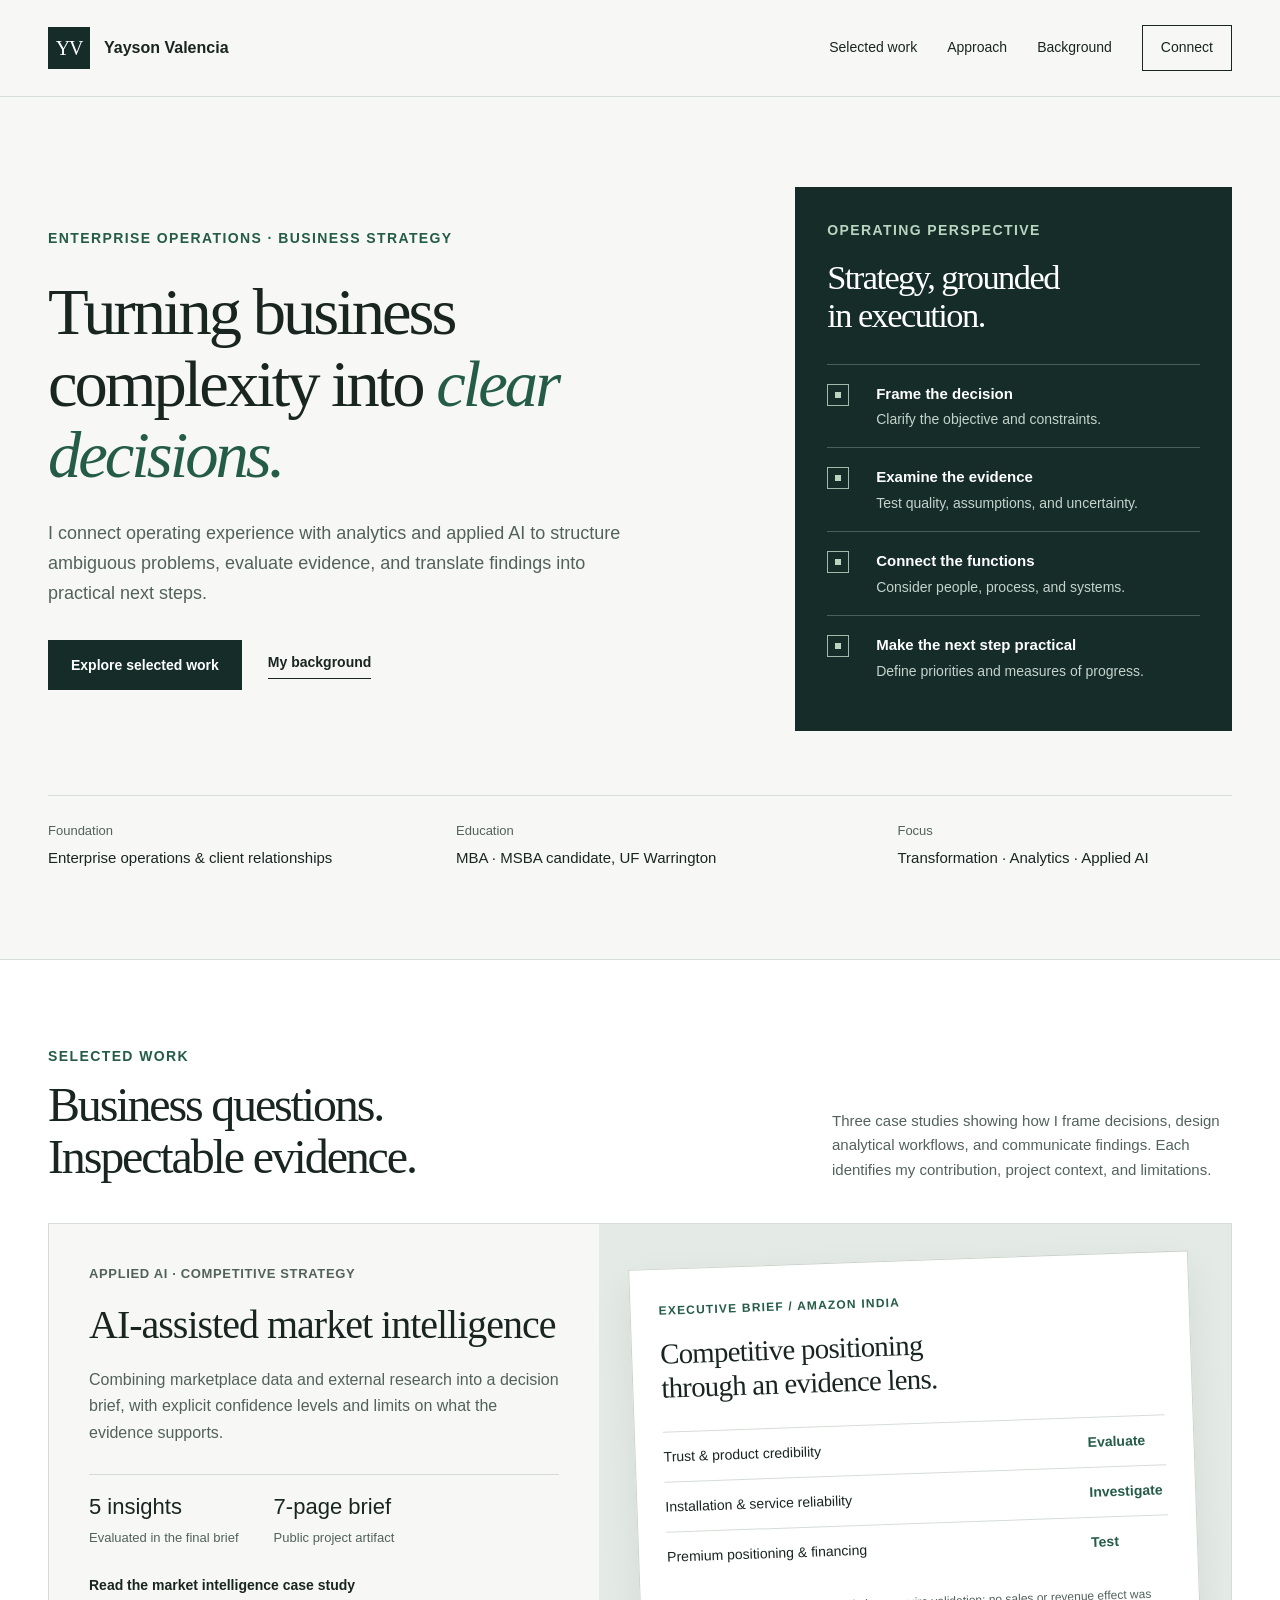
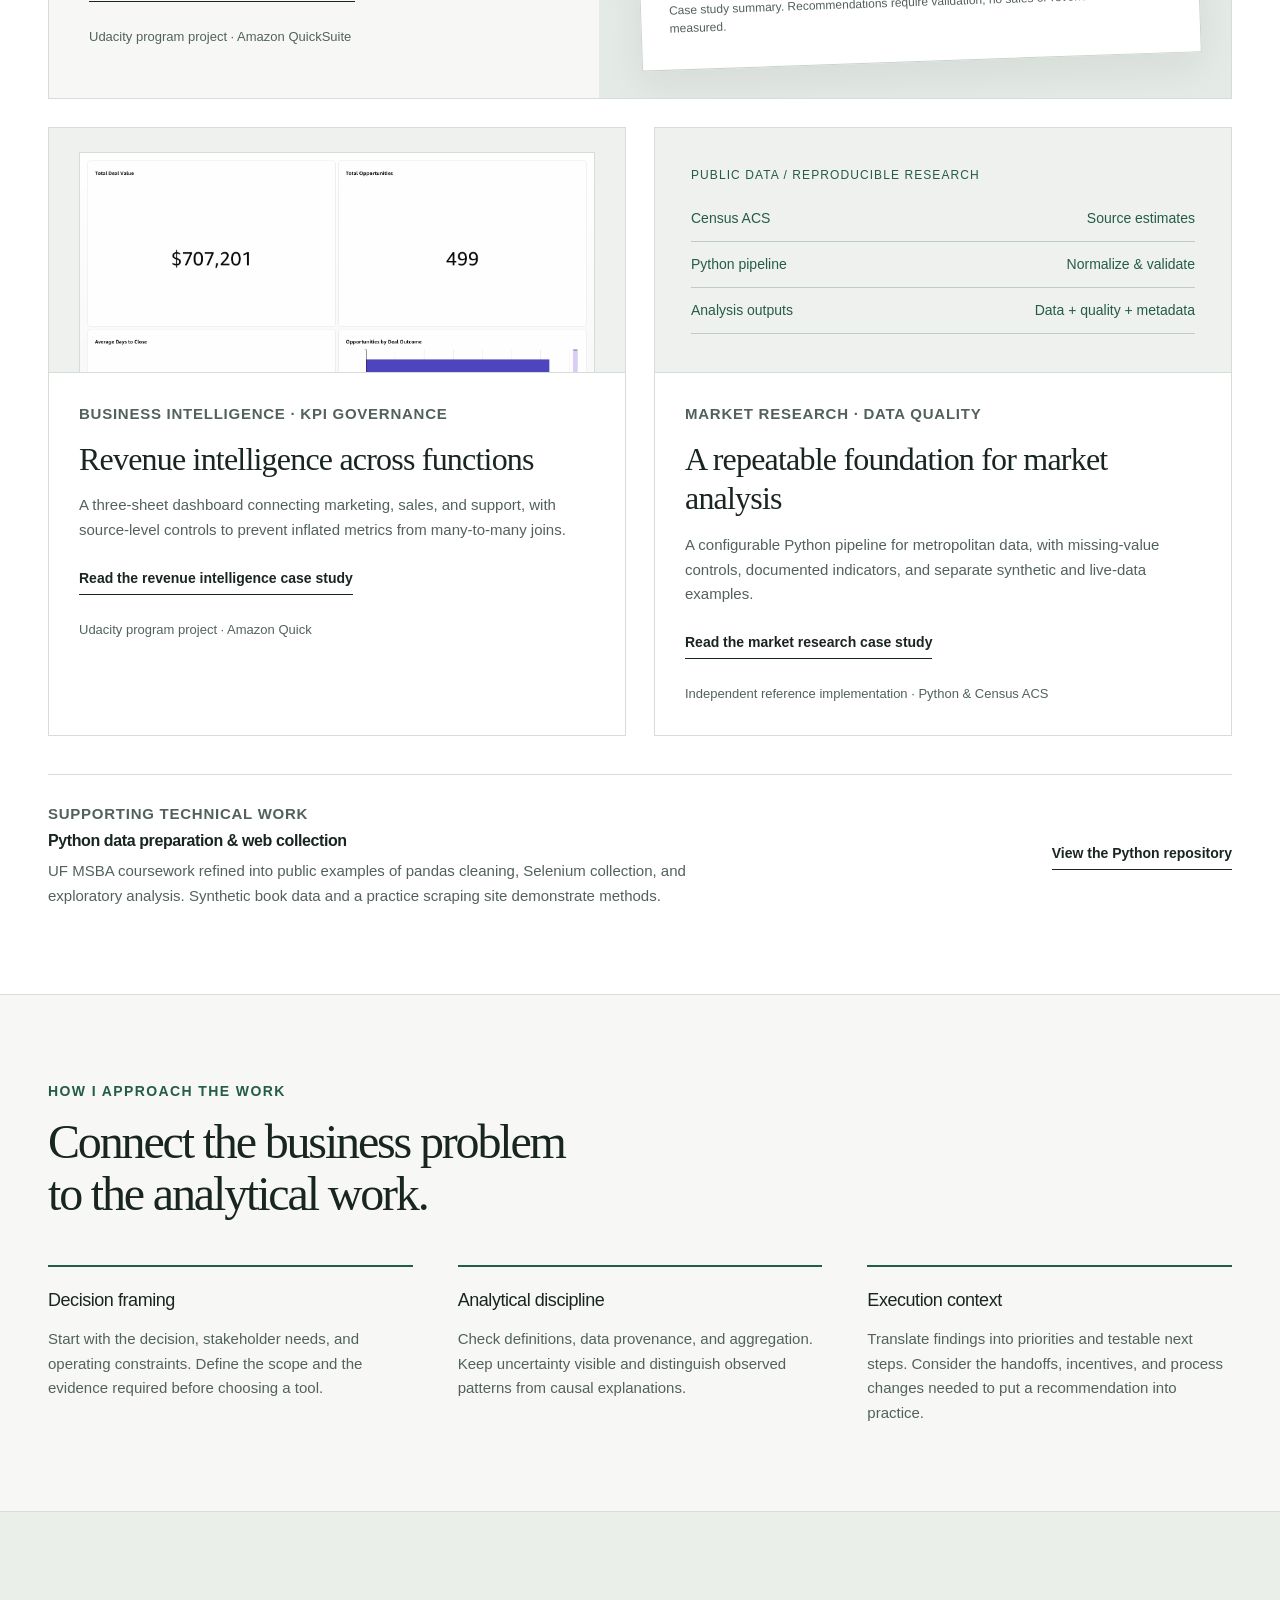
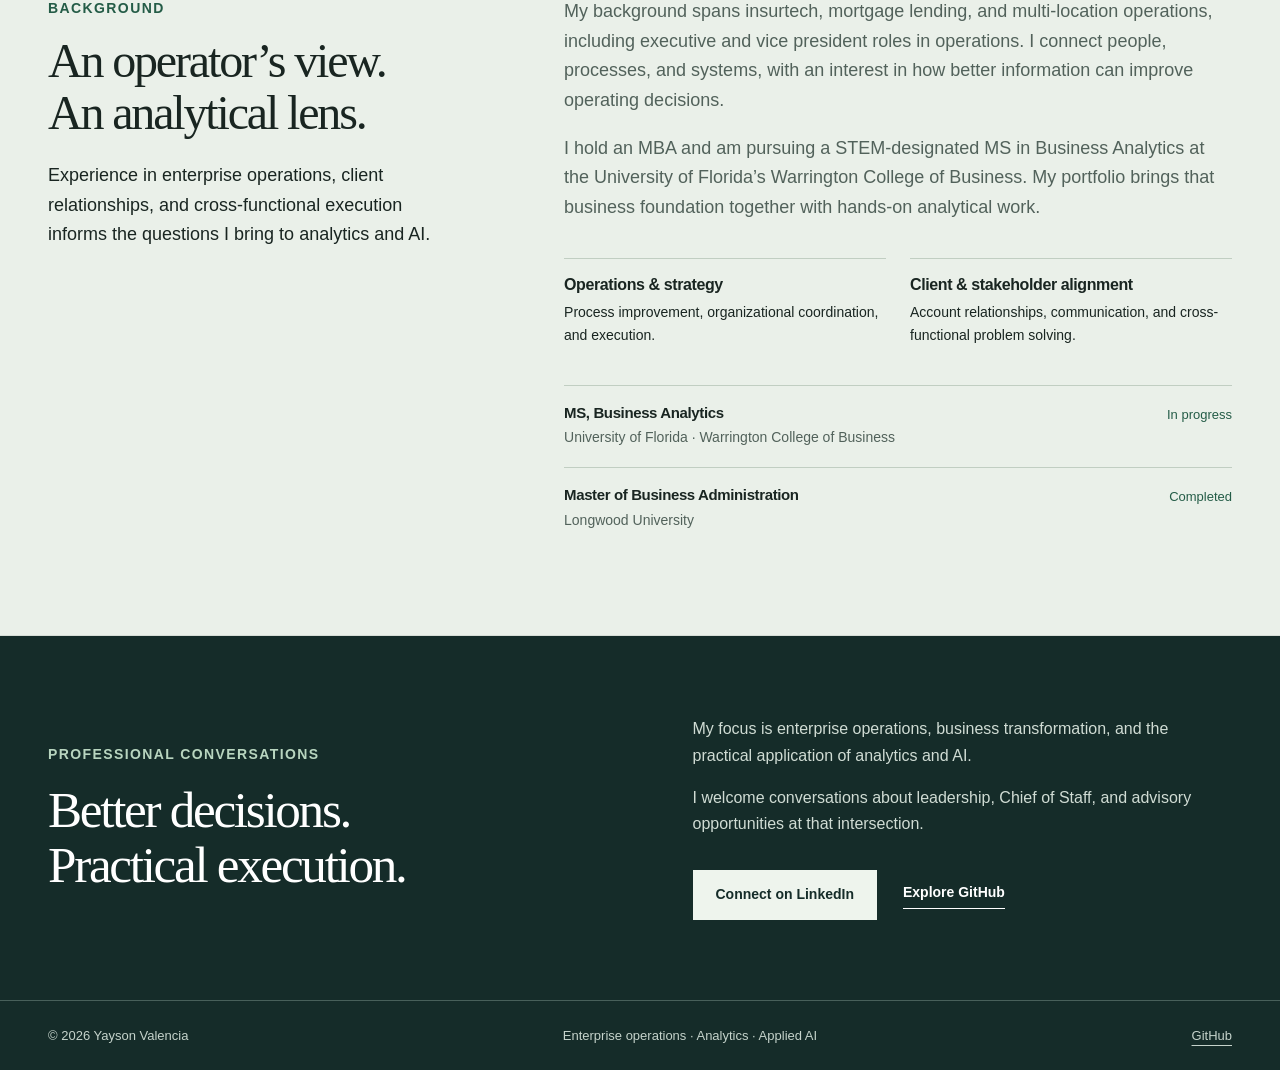
==== index.html @ d1318023 "Add professional portfolio site and case studies" ====
<!doctype html>
<html lang="en"><head><meta charset="utf-8"><meta name="viewport" content="width=device-width, initial-scale=1">
<title>Yayson Valencia | Enterprise Operations, Analytics &amp; Applied AI</title><meta name="description" content="Business operations and strategy experience, supported by practical analytics and applied AI. Selected case studies by Yayson Valencia, MBA and UF MSBA candidate.">
<meta name="theme-color" content="#152c29"><link rel="canonical" href="https://yaysonvalencia.github.io/">
<meta property="og:type" content="website"><meta property="og:title" content="Yayson Valencia | Enterprise Operations, Analytics &amp; Applied AI"><meta property="og:description" content="Business operations and strategy experience, supported by practical analytics and applied AI. Selected case studies by Yayson Valencia, MBA and UF MSBA candidate."><meta property="og:url" content="https://yaysonvalencia.github.io/">
<meta property="og:image" content="https://yaysonvalencia.github.io/assets/social-card.png"><meta name="twitter:card" content="summary_large_image">
<link rel="icon" type="image/svg+xml" href="assets/favicon.svg"><link rel="stylesheet" href="assets/styles.css"></head><body>
<a class="skip-link" href="#main">Skip to content</a><header class="site-header"><div class="container header-inner"><a class="brand" href="./" aria-label="Yayson Valencia home"><span class="brand-mark" aria-hidden="true">YV</span><span>Yayson Valencia</span></a><nav aria-label="Main navigation"><a href="./#work">Selected work</a><a href="./#approach">Approach</a><a href="./#background">Background</a><a class="nav-contact" href="./#contact">Connect</a></nav></div></header>
<main id="main"><section class="hero" aria-labelledby="hero-title"><div class="container"><div class="hero-grid"><div><p class="eyebrow">Enterprise operations · Business strategy</p><h1 id="hero-title">Turning business complexity into <em>clear decisions.</em></h1><p class="hero-copy">I connect operating experience with analytics and applied AI to structure ambiguous problems, evaluate evidence, and translate findings into practical next steps.</p><div class="button-row"><a class="button" href="#work">Explore selected work</a><a class="text-link" href="#background">My background</a></div></div>
<aside class="perspective" aria-labelledby="perspective-title"><p class="eyebrow">Operating perspective</p><h2 id="perspective-title">Strategy, grounded<br>in execution.</h2><dl><div><span class="step-mark" aria-hidden="true"></span><dt>Frame the decision</dt><dd>Clarify the objective and constraints.</dd></div><div><span class="step-mark" aria-hidden="true"></span><dt>Examine the evidence</dt><dd>Test quality, assumptions, and uncertainty.</dd></div><div><span class="step-mark" aria-hidden="true"></span><dt>Connect the functions</dt><dd>Consider people, process, and systems.</dd></div><div><span class="step-mark" aria-hidden="true"></span><dt>Make the next step practical</dt><dd>Define priorities and measures of progress.</dd></div></dl></aside></div>
<dl class="hero-meta"><div><dt>Foundation</dt><dd>Enterprise operations & client relationships</dd></div><div><dt>Education</dt><dd>MBA · MSBA candidate, UF Warrington</dd></div><div><dt>Focus</dt><dd>Transformation · Analytics · Applied AI</dd></div></dl></div></section>
<section class="section work-section" id="work" aria-labelledby="work-title"><div class="container"><div class="section-heading"><div><p class="eyebrow">Selected work</p><h2 id="work-title">Business questions.<br>Inspectable evidence.</h2></div><p>Three case studies showing how I frame decisions, design analytical workflows, and communicate findings. Each identifies my contribution, project context, and limitations.</p></div>
<article class="featured-case"><div class="case-intro"><p class="case-type">APPLIED AI · COMPETITIVE STRATEGY</p><h3>AI-assisted market intelligence</h3><p>Combining marketplace data and external research into a decision brief, with explicit confidence levels and limits on what the evidence supports.</p><div class="case-proof"><div><strong>5 insights</strong><span>Evaluated in the final brief</span></div><div><strong>7-page brief</strong><span>Public project artifact</span></div></div><a class="text-link" href="case-studies/market-intelligence.html">Read the market intelligence case study</a><p class="provenance-note">Udacity program project · Amazon QuickSuite</p></div>
<div class="featured-visual"><div class="document-preview" aria-label="Summary of the published market intelligence brief"><p class="doc-label">Executive brief / Amazon India</p><h4>Competitive positioning through an evidence lens.</h4><div class="doc-row"><span>Trust & product credibility</span><span>Evaluate</span></div><div class="doc-row"><span>Installation & service reliability</span><span>Investigate</span></div><div class="doc-row"><span>Premium positioning & financing</span><span>Test</span></div><p class="doc-note">Case study summary. Recommendations require validation; no sales or revenue effect was measured.</p></div></div></article>
<div class="case-grid"><article class="case-card"><div class="card-visual"><img src="assets/revenue-dashboard.png" alt="NovaTech Sales Pipeline dashboard with deal value, opportunity counts, sales-cycle duration, and regional charts" width="1545" height="1808" loading="lazy"></div><div class="card-body"><p class="case-type">BUSINESS INTELLIGENCE · KPI GOVERNANCE</p><h3>Revenue intelligence across functions</h3><p>A three-sheet dashboard connecting marketing, sales, and support, with source-level controls to prevent inflated metrics from many-to-many joins.</p><a class="text-link" href="case-studies/revenue-intelligence.html">Read the revenue intelligence case study</a><p class="provenance-note">Udacity program project · Amazon Quick</p></div></article>
<article class="case-card"><div class="card-visual pipeline-visual" aria-label="Research pipeline workflow summary"><p class="pipeline-label">Public data / Reproducible research</p><div class="pipeline-row"><strong>Census ACS</strong><span>Source estimates</span></div><div class="pipeline-row"><strong>Python pipeline</strong><span>Normalize & validate</span></div><div class="pipeline-row"><strong>Analysis outputs</strong><span>Data + quality + metadata</span></div></div><div class="card-body"><p class="case-type">MARKET RESEARCH · DATA QUALITY</p><h3>A repeatable foundation for market analysis</h3><p>A configurable Python pipeline for metropolitan data, with missing-value controls, documented indicators, and separate synthetic and live-data examples.</p><a class="text-link" href="case-studies/market-research.html">Read the market research case study</a><p class="provenance-note">Independent reference implementation · Python & Census ACS</p></div></article></div>
<div class="supporting-work"><div><p class="case-type">SUPPORTING TECHNICAL WORK</p><h3>Python data preparation & web collection</h3><p>UF MSBA coursework refined into public examples of pandas cleaning, Selenium collection, and exploratory analysis. Synthetic book data and a practice scraping site demonstrate methods.</p></div><a class="text-link" href="https://github.com/yaysonvalencia/python-web-scraping-and-data-analysis-portfolio">View the Python repository</a></div></div></section>
<section class="section" id="approach" aria-labelledby="approach-title"><div class="container"><div class="approach-heading"><p class="eyebrow">How I approach the work</p><h2 id="approach-title">Connect the business problem<br>to the analytical work.</h2></div><div class="approach-grid"><article><h3>Decision framing</h3><p>Start with the decision, stakeholder needs, and operating constraints. Define the scope and the evidence required before choosing a tool.</p></article><article><h3>Analytical discipline</h3><p>Check definitions, data provenance, and aggregation. Keep uncertainty visible and distinguish observed patterns from causal explanations.</p></article><article><h3>Execution context</h3><p>Translate findings into priorities and testable next steps. Consider the handoffs, incentives, and process changes needed to put a recommendation into practice.</p></article></div></div></section>
<section class="section background-section" id="background" aria-labelledby="background-title"><div class="container background-grid"><div><p class="eyebrow">Background</p><h2 id="background-title">An operator’s view.<br>An analytical lens.</h2><p class="background-copy">Experience in enterprise operations, client relationships, and cross-functional execution informs the questions I bring to analytics and AI.</p></div><div><div class="background-copy"><p>My background spans insurtech, mortgage lending, and multi-location operations, including executive and vice president roles in operations. I connect people, processes, and systems, with an interest in how better information can improve operating decisions.</p><p>I hold an MBA and am pursuing a STEM-designated MS in Business Analytics at the University of Florida’s Warrington College of Business. My portfolio brings that business foundation together with hands-on analytical work.</p></div><div class="experience-list"><div><h3>Operations & strategy</h3><p>Process improvement, organizational coordination, and execution.</p></div><div><h3>Client & stakeholder alignment</h3><p>Account relationships, communication, and cross-functional problem solving.</p></div></div><div class="education"><div><div><h3>MS, Business Analytics</h3><p>University of Florida · Warrington College of Business</p></div><span class="status">In progress</span></div><div><div><h3>Master of Business Administration</h3><p>Longwood University</p></div><span class="status">Completed</span></div></div></div></div></section>
<section class="contact-section" id="contact" aria-labelledby="contact-title"><div class="container contact-grid"><div><p class="eyebrow">Professional conversations</p><h2 id="contact-title">Better decisions.<br>Practical execution.</h2></div><div><p>My focus is enterprise operations, business transformation, and the practical application of analytics and AI.</p><p>I welcome conversations about leadership, Chief of Staff, and advisory opportunities at that intersection.</p><div class="button-row"><a class="button button-light" href="https://www.linkedin.com/in/yayson-valencia/">Connect on LinkedIn</a><a class="text-link light" href="https://github.com/yaysonvalencia">Explore GitHub</a></div></div></div></section></main><footer class="site-footer"><div class="container footer-inner"><p>© 2026 Yayson Valencia</p><p>Enterprise operations · Analytics · Applied AI</p><a href="https://github.com/yaysonvalencia">GitHub</a></div></footer></body></html>
---- assets/styles.css ----
:root{--ink:#192521;--muted:#52625b;--green:#245c47;--dark:#152c29;--mint:#dbe9df;--paper:#f7f8f5;--line:#d6ddd6;--white:#fff;--serif:Georgia,'Times New Roman',serif;--sans:Inter,'Helvetica Neue',Arial,sans-serif}
*{box-sizing:border-box}html{scroll-behavior:smooth;scroll-padding-top:110px}body{margin:0;background:var(--paper);color:var(--ink);font-family:var(--sans);font-size:1rem;line-height:1.65;-webkit-font-smoothing:antialiased}a{color:inherit;text-underline-offset:5px}a:hover{text-decoration-thickness:2px}a,button{-webkit-tap-highlight-color:transparent}a:focus-visible,button:focus-visible,summary:focus-visible{outline:3px solid #b65b25;outline-offset:5px}img{display:block;max-width:100%;height:auto}h1,h2,h3,h4,p,figure{margin:0}h1,h2,h3{font-weight:400}h1,h2{font-family:var(--serif);letter-spacing:-.045em;line-height:1.08}h3{line-height:1.24;letter-spacing:-.025em}p+p{margin-top:1em}.container{width:min(1200px,calc(100% - 96px));margin-inline:auto}.skip-link{position:fixed;top:-100px;left:20px;z-index:99;background:var(--white);padding:12px 20px}.skip-link:focus{top:16px}.site-header{background:rgba(247,248,245,.97);border-bottom:1px solid var(--line);position:sticky;top:0;z-index:10}.header-inner{min-height:96px;display:flex;align-items:center;justify-content:space-between;gap:28px}.brand{display:flex;align-items:center;gap:14px;font-size:1rem;font-weight:600;text-decoration:none;white-space:nowrap}.brand-mark{background:var(--dark);color:var(--white);width:42px;height:42px;display:grid;place-items:center;font-family:var(--serif);font-size:1.25rem;font-weight:400;letter-spacing:-.06em}nav{display:flex;align-items:center;gap:30px}nav a{font-size:.875rem;text-decoration:none;white-space:nowrap}nav a:hover{text-decoration:underline}nav .nav-contact{padding:10px 18px;border:1px solid var(--ink)}.eyebrow{font-size:.875rem;font-weight:600;letter-spacing:.1em;text-transform:uppercase;line-height:1.6;color:var(--green)}.hero{padding:90px 0 72px}.hero-grid{display:grid;grid-template-columns:1.5fr 1fr;gap:92px;align-items:center}.hero h1{font-size:clamp(3.4rem,5.2vw,5.4rem);margin-top:26px;max-width:800px}.hero h1 em{color:var(--green);font-weight:400}.hero-copy{font-size:1.125rem;color:var(--muted);max-width:585px;margin-top:28px}.button-row{display:flex;align-items:center;gap:26px;flex-wrap:wrap;margin-top:32px}.button{display:inline-flex;align-items:center;justify-content:center;min-height:50px;padding:12px 22px;background:var(--dark);color:var(--white);font-size:.875rem;font-weight:600;border:1px solid var(--dark);text-decoration:none;transition:background .2s}.button:hover{background:var(--green)}.text-link{font-size:.875rem;font-weight:600;text-decoration:none;border-bottom:1px solid currentColor;padding-bottom:4px}.perspective{background:var(--dark);padding:32px;color:var(--white);position:relative}.perspective .eyebrow{color:#b8d5bf}.perspective h2{font-size:2.15rem;margin:18px 0 30px}.perspective dl{margin:0}.perspective dl>div{display:grid;grid-template-columns:34px 1fr;column-gap:15px;border-top:1px solid #48605a;padding:17px 0}.perspective dt{grid-column:2;font-size:.9375rem;font-weight:600}.perspective dd{grid-column:2;margin:3px 0 0;color:#c5d3cb;font-size:.875rem;line-height:1.5}.perspective .step-mark{grid-row:span 2;width:22px;height:22px;border:1px solid #9fbbaa;margin-top:2px;position:relative}.perspective .step-mark:after{content:'';width:6px;height:6px;position:absolute;inset:7px;background:#b8d5bf}.hero-meta{margin-top:64px;display:grid;grid-template-columns:1.1fr 1.2fr 1fr;gap:40px;border-top:1px solid var(--line);padding-top:24px}.hero-meta dt{color:var(--muted);font-size:.8125rem;margin-bottom:5px}.hero-meta dd{margin:0;font-size:.9375rem}.section{padding:85px 0}.work-section{background:var(--white);border-block:1px solid var(--line)}.section-heading{display:flex;justify-content:space-between;align-items:end;gap:48px;margin-bottom:40px}.section-heading h2{font-size:3rem;margin-top:12px}.section-heading>p{max-width:400px;color:var(--muted);font-size:.9375rem}.featured-case{display:grid;grid-template-columns:1fr 1.15fr;background:var(--paper);border:1px solid var(--line)}.case-intro{padding:40px;display:flex;flex-direction:column;align-items:start}.case-type{font-size:.8125rem;color:var(--green);letter-spacing:.05em;font-weight:600;line-height:1.5}.case-intro h3{font-family:var(--serif);font-size:2.5rem;margin:17px 0}.case-intro>p{color:var(--muted)}.case-intro .text-link{margin-top:26px}.case-proof{margin-top:28px;border-top:1px solid var(--line);padding-top:18px;display:flex;gap:35px;width:100%}.case-proof strong{display:block;font-size:1.375rem;font-weight:500;line-height:1.3}.case-proof span{display:block;font-size:.8125rem;color:var(--muted);margin-top:5px}.featured-visual{padding:36px 36px 0;background:#e4eae5;display:flex;align-items:end;overflow:hidden;position:relative}.document-preview{width:100%;background:#fff;border:1px solid #ccd3cc;box-shadow:0 15px 40px #17302912;padding:32px 28px;align-self:center;margin-bottom:36px;transform:rotate(-2deg);transition:transform .25s}.document-preview:hover{transform:rotate(0)}.document-preview .doc-label{font-size:.75rem;letter-spacing:.1em;text-transform:uppercase;color:var(--green);font-weight:600}.document-preview h4{font-family:var(--serif);font-size:1.8rem;line-height:1.2;font-weight:400;letter-spacing:-.025em;max-width:300px;margin:15px 0 26px}.doc-row{display:grid;grid-template-columns:1fr 78px;gap:16px;padding:13px 0;border-top:1px solid var(--line);font-size:.875rem}.doc-row span:last-child{color:var(--green);font-weight:600}.document-preview .doc-note{font-size:.75rem;line-height:1.5;margin-top:20px;color:var(--muted)}.case-grid{display:grid;grid-template-columns:1fr 1fr;gap:28px;margin-top:28px}.case-card{border:1px solid var(--line);background:var(--white);display:flex;flex-direction:column}.card-visual{height:245px;overflow:hidden;background:#eef1ed;border-bottom:1px solid var(--line);padding:24px 30px 0}.card-visual img{width:100%;object-fit:cover;object-position:top;border:1px solid var(--line)}.card-body{padding:30px;display:flex;flex-direction:column;align-items:start;flex:1}.card-body h3{font-family:var(--serif);font-size:2rem;margin:14px 0}.card-body p{color:var(--muted);font-size:.9375rem}.card-body .text-link{margin-top:24px}.pipeline-visual{display:flex;flex-direction:column;justify-content:center;gap:0;padding:26px 36px;color:var(--green)}.pipeline-visual .pipeline-row{display:flex;align-items:center;justify-content:space-between;gap:20px;padding:11px 0;border-bottom:1px solid #becdc0;font-size:.875rem}.pipeline-visual strong{font-weight:500}.pipeline-visual .pipeline-label{font-size:.75rem;letter-spacing:.09em;text-transform:uppercase;margin-bottom:10px}.supporting-work{display:grid;grid-template-columns:1fr auto;align-items:center;gap:30px;border-top:1px solid var(--line);margin-top:38px;padding-top:28px}.supporting-work h3{font-size:1rem;font-weight:600;margin:6px 0 8px}.supporting-work p{font-size:.9375rem;color:var(--muted);max-width:690px}.approach-heading{max-width:670px}.approach-heading h2{font-size:3rem;margin:14px 0 24px}.approach-grid{display:grid;grid-template-columns:repeat(3,1fr);gap:45px;margin-top:45px}.approach-grid article{border-top:2px solid var(--green);padding-top:22px}.approach-grid h3{font-size:1.125rem;font-weight:500;margin-bottom:16px}.approach-grid p{color:var(--muted);font-size:.9375rem}.background-section{background:#eaf0e9;border-block:1px solid var(--line)}.background-grid{display:grid;grid-template-columns:.8fr 1.3fr;gap:105px}.background-grid h2{font-size:3rem;margin:16px 0 22px}.background-copy{font-size:1.125rem}.background-copy p{color:var(--muted)}.experience-list{display:grid;grid-template-columns:1fr 1fr;gap:24px;margin-top:35px}.experience-list>div{border-top:1px solid #c1cec2;padding-top:16px}.experience-list h3{font-size:1rem;font-weight:600;margin-bottom:6px}.experience-list p{font-size:.875rem}.education{margin-top:38px}.education>div{display:flex;justify-content:space-between;gap:32px;border-top:1px solid #c1cec2;padding:18px 0}.education h3{font-weight:600;font-size:.9375rem}.education p{margin:4px 0 0;color:var(--muted);font-size:.875rem}.education .status{font-size:.8125rem;color:var(--green);white-space:nowrap}.contact-section{background:var(--dark);color:var(--white);padding:80px 0}.contact-grid{display:grid;grid-template-columns:1fr 1fr;gap:105px;align-items:center}.contact-section .eyebrow{color:#b8d5bf}.contact-section h2{font-size:3.2rem;margin-top:16px}.contact-section p:not(.eyebrow){color:#d0dcd4;font-size:1rem}.button-light{background:#eef4ed;color:var(--dark);border-color:#eef4ed}.button-light:hover{background:#d4e4d5}.light{color:var(--white)}.site-footer{background:var(--dark);border-top:1px solid #48605a;color:#c5d3cb;padding:24px 0}.footer-inner{display:flex;justify-content:space-between;gap:25px;font-size:.8125rem}.footer-inner p+p{margin:0}.case-hero{padding:55px 0 60px}.breadcrumb{font-size:.875rem;display:inline-block;margin-bottom:38px;color:var(--muted)}.case-hero h1{font-size:clamp(3rem,5vw,4.8rem);max-width:900px;margin:20px 0 28px}.case-deck{font-size:1.25rem;color:var(--muted);max-width:780px}.case-metadata{display:grid;grid-template-columns:1fr 1.1fr 1.1fr;gap:35px;margin:40px 0 0;padding-top:24px;border-top:1px solid var(--line)}.case-metadata dt{font-size:.8125rem;color:var(--muted)}.case-metadata dd{margin:7px 0 0;font-size:.9375rem}.case-layout{display:grid;grid-template-columns:230px minmax(0,1fr);gap:80px;padding-top:55px;padding-bottom:80px;border-top:1px solid var(--line)}.case-sidebar{position:sticky;top:130px;align-self:start}.case-sidebar nav{display:flex;flex-direction:column;align-items:start;gap:12px}.case-sidebar .eyebrow{margin-bottom:18px;font-size:.8125rem}.case-article{min-width:0;max-width:800px}.case-article section+section{margin-top:55px}.case-article h2{font-size:2.2rem;margin-bottom:22px}.case-article h3{font-size:1.125rem;font-weight:600;margin:28px 0 14px}.case-article p{color:var(--muted)}.case-article ul,.case-article ol{padding-left:22px;color:var(--muted)}.case-article li+li{margin-top:12px}.callout{padding:25px 28px;background:#e7eee5;border-left:3px solid var(--green);margin-top:24px}.callout strong{display:block;margin-bottom:7px}.callout p{font-size:.9375rem}.data-table-wrap{overflow-x:auto;margin-top:24px}.data-table-wrap:focus-visible{outline:3px solid #b65b25}.case-article table{border-collapse:collapse;width:100%;font-size:.9375rem;min-width:400px}.case-article th,.case-article td{border-bottom:1px solid var(--line);padding:15px 16px;text-align:left;vertical-align:top}.case-article th{background:#e7eee5;font-weight:600}.case-article td{color:var(--muted)}.case-article caption{text-align:left;font-size:.8125rem;color:var(--muted);caption-side:bottom;padding-top:12px}.case-article figure{margin-top:28px;background:#fff;border:1px solid var(--line)}.case-article figure>a{display:block}.case-article figure img{width:100%;height:auto}.case-article figcaption{padding:16px 20px;font-size:.8125rem;line-height:1.6;color:var(--muted);border-top:1px solid var(--line)}.artifact-list{list-style:none;padding:0!important}.artifact-list li{border-top:1px solid var(--line);padding:18px 0;margin:0!important}.artifact-list a{font-weight:600}.artifact-list span{display:block;font-size:.875rem;margin-top:5px}.case-next{padding:35px 0 60px;border-top:1px solid var(--line);display:flex;justify-content:space-between;gap:30px}.case-next a{font-size:.9375rem}.provenance-note{font-size:.8125rem!important;margin-top:24px!important}.back-top{font-size:.875rem}.not-found{min-height:65vh;display:grid;align-content:center;gap:24px}.not-found h1{font-size:4rem}
@media(min-width:1450px){.hero{padding-top:110px;padding-bottom:90px}.hero-grid{gap:110px}.perspective{padding:38px}}
@media(max-width:1050px){.container{width:calc(100% - 64px)}.hero-grid{gap:40px;grid-template-columns:1.3fr 1fr}.hero h1{font-size:3.7rem}.perspective{padding:26px}.background-grid,.contact-grid{gap:50px}.case-layout{gap:40px;grid-template-columns:180px minmax(0,1fr)}nav{gap:20px}.case-intro{padding:30px}.featured-visual{padding:26px 26px 0}.document-preview{padding:25px;margin-bottom:26px}.doc-row{font-size:.8125rem}}
@media(max-width:760px){html{scroll-padding-top:140px}.container{width:calc(100% - 40px)}.header-inner{min-height:unset;padding:16px 0;gap:16px;flex-wrap:wrap}.brand-mark{width:35px;height:35px}.brand{font-size:.9375rem}nav{gap:20px;width:100%;justify-content:space-between}nav a{font-size:.8125rem}nav .nav-contact{padding:6px 12px}.hero{padding:48px 0 40px}.hero-grid{grid-template-columns:1fr;gap:42px}.hero h1{font-size:clamp(2.9rem,9.5vw,4rem);margin-top:20px;max-width:650px}.hero-copy{font-size:1rem;margin-top:24px}.hero .eyebrow{font-size:.75rem}.perspective h2{font-size:2rem;margin-bottom:20px}.perspective dl>div{padding:13px 0}.hero-meta{margin-top:32px;grid-template-columns:1fr;gap:18px;padding-top:22px}.hero-meta>div{display:grid;grid-template-columns:100px 1fr;gap:10px}.hero-meta dt{margin:0}.hero-meta dd{font-size:.875rem}.section{padding:55px 0}.section-heading{display:block;margin-bottom:28px}.section-heading h2,.approach-heading h2,.background-grid h2{font-size:2.5rem}.section-heading>p{margin-top:20px}.featured-case{grid-template-columns:1fr}.case-intro{padding:28px}.case-intro h3{font-size:2rem}.featured-visual{padding:30px}.document-preview{margin-bottom:0;max-width:450px;margin-inline:auto}.case-grid{grid-template-columns:1fr;gap:24px;margin-top:24px}.card-body{padding:26px}.card-visual{height:230px}.supporting-work{grid-template-columns:1fr;gap:20px}.supporting-work>a{justify-self:start}.approach-grid{grid-template-columns:1fr;gap:26px;margin-top:30px}.approach-grid article{padding-top:18px}.approach-grid h3{margin-bottom:10px}.background-grid{grid-template-columns:1fr;gap:30px}.background-copy{font-size:1rem}.experience-list{gap:20px}.education>div{gap:16px}.contact-section{padding:55px 0}.contact-grid{grid-template-columns:1fr;gap:30px}.contact-section h2{font-size:2.6rem}.footer-inner{flex-wrap:wrap;gap:12px}.footer-inner p:nth-child(2){width:100%;order:3}.case-hero{padding:32px 0 40px}.breadcrumb{margin-bottom:28px}.case-hero h1{font-size:2.9rem;overflow-wrap:break-word}.case-deck{font-size:1.125rem}.case-metadata{grid-template-columns:1fr;gap:18px;margin-top:30px}.case-metadata>div{display:grid;grid-template-columns:90px 1fr;gap:15px}.case-metadata dd{margin:0}.case-layout{grid-template-columns:1fr;gap:35px;padding-top:30px;padding-bottom:50px}.case-sidebar{position:static;border-bottom:1px solid var(--line);padding-bottom:22px}.case-sidebar nav{flex-direction:row;flex-wrap:wrap;justify-content:start;column-gap:24px;row-gap:10px}.case-sidebar .eyebrow{margin-bottom:12px}.case-article h2{font-size:2rem}.case-article section+section{margin-top:40px}.case-next{flex-wrap:wrap}.case-article th,.case-article td{padding:12px}.case-article table{font-size:.875rem}.callout{padding:22px}.button-row{gap:22px}.button{padding-inline:18px}}
@media(prefers-reduced-motion:reduce){html{scroll-behavior:auto}*{transition:none!important}}
@media print{.site-header,.case-sidebar,.contact-section,.site-footer,.button-row,.case-next{display:none}.container{width:100%}.case-layout{display:block}.case-article{max-width:none}body{background:#fff;font-size:11pt}.case-hero h1{font-size:32pt}.case-article section{break-inside:avoid}a{color:#000}h2{break-after:avoid}}
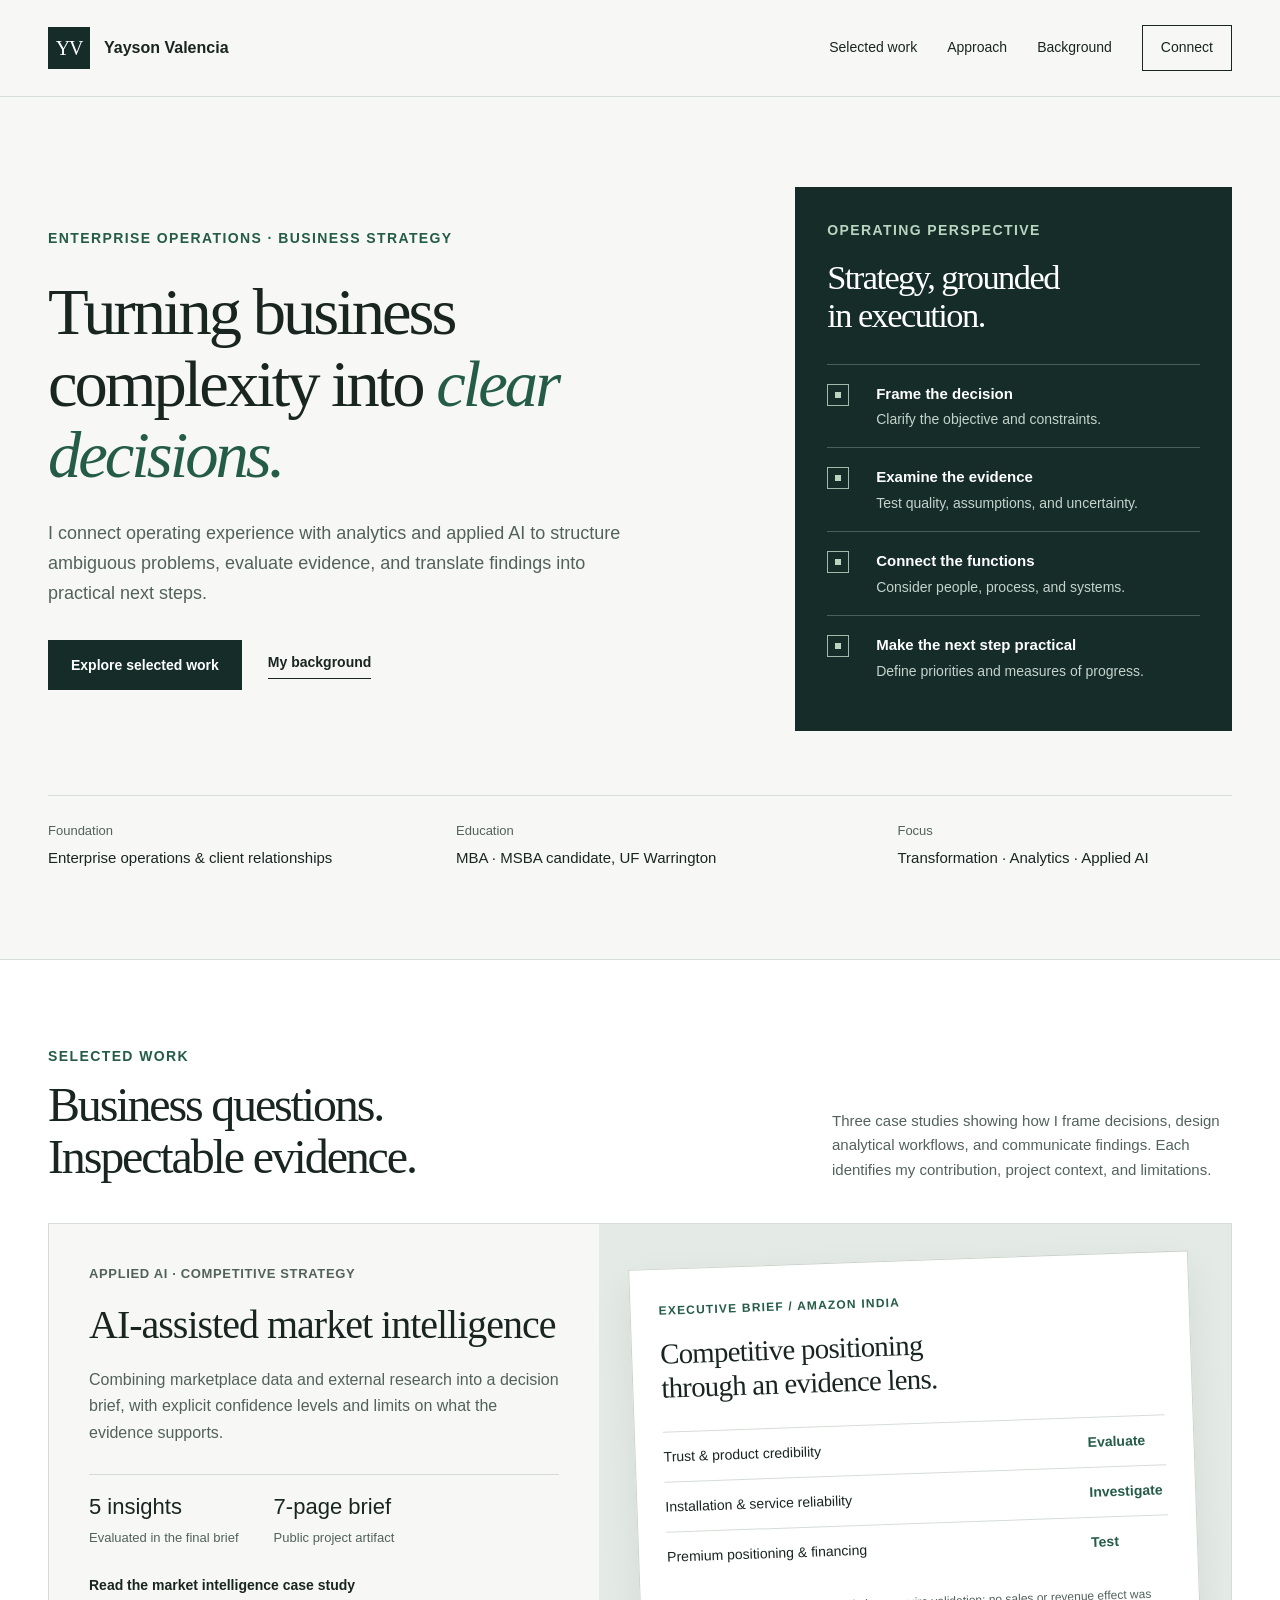
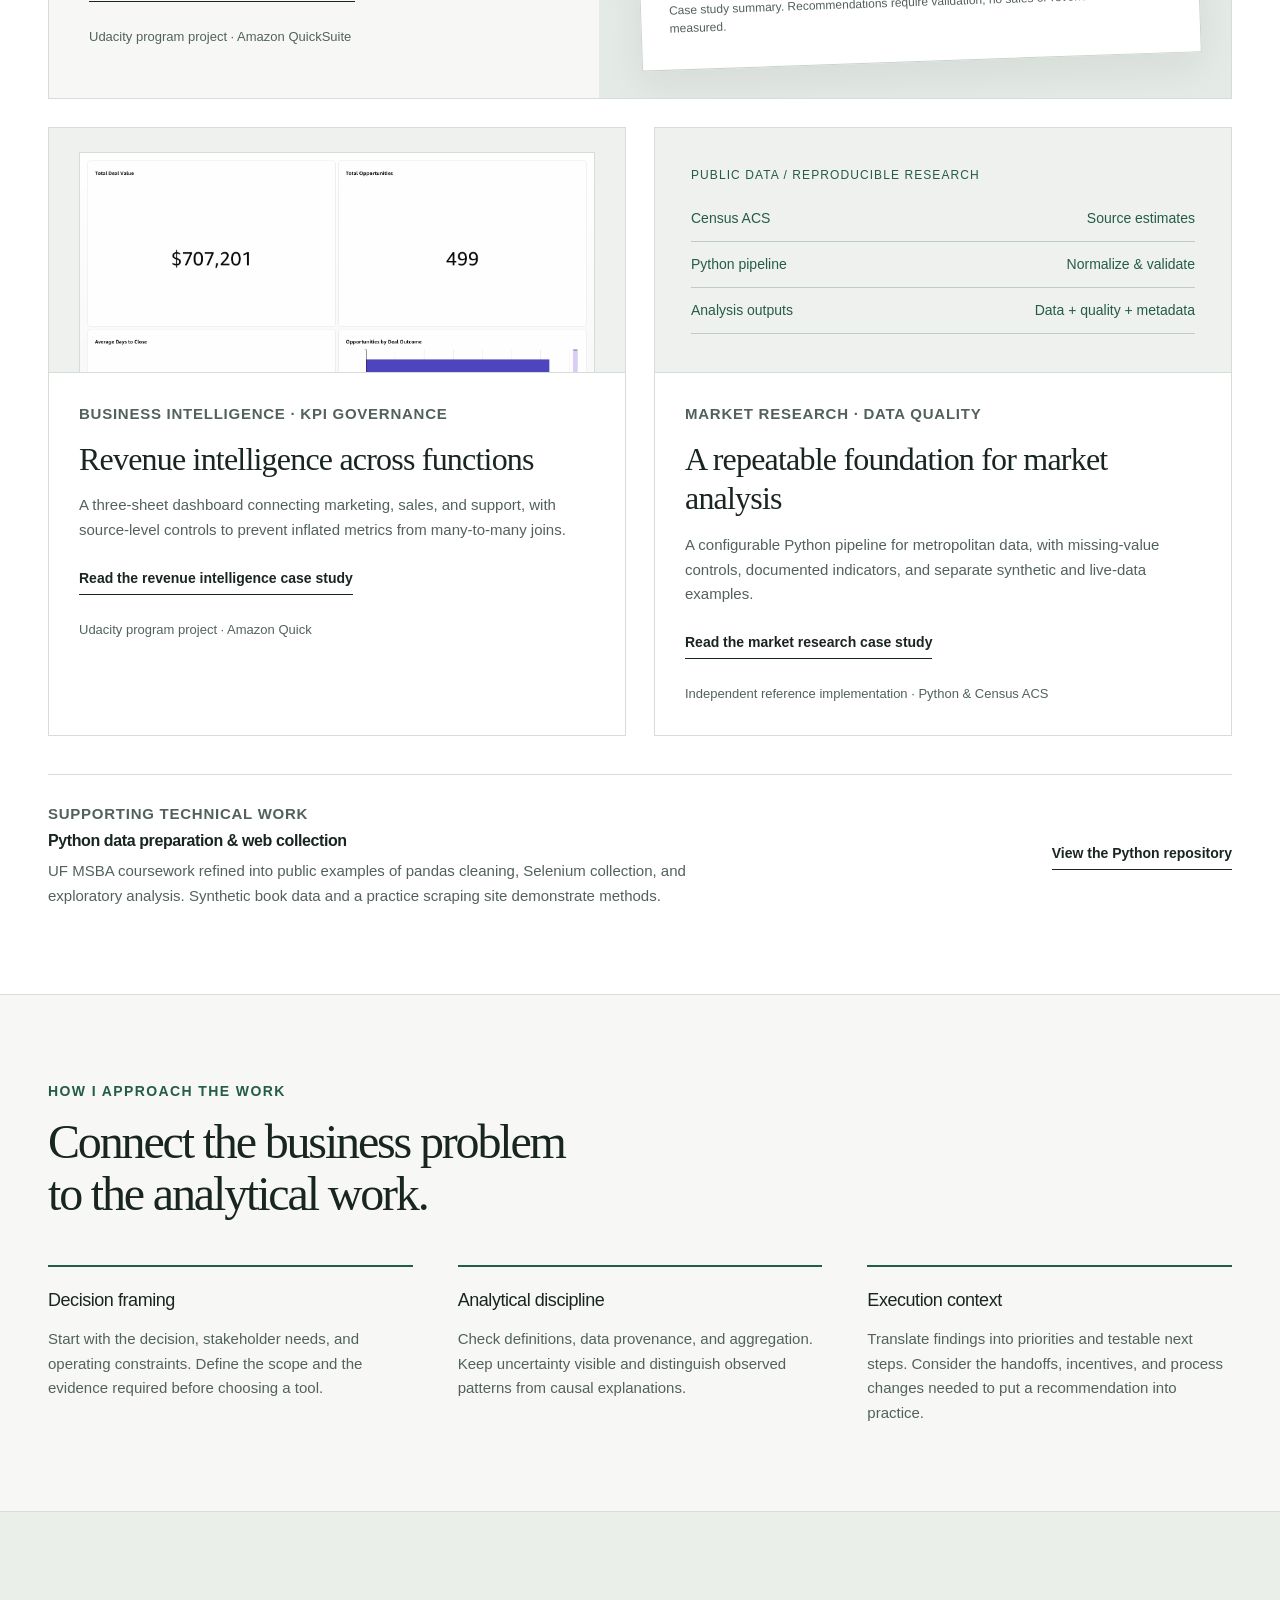
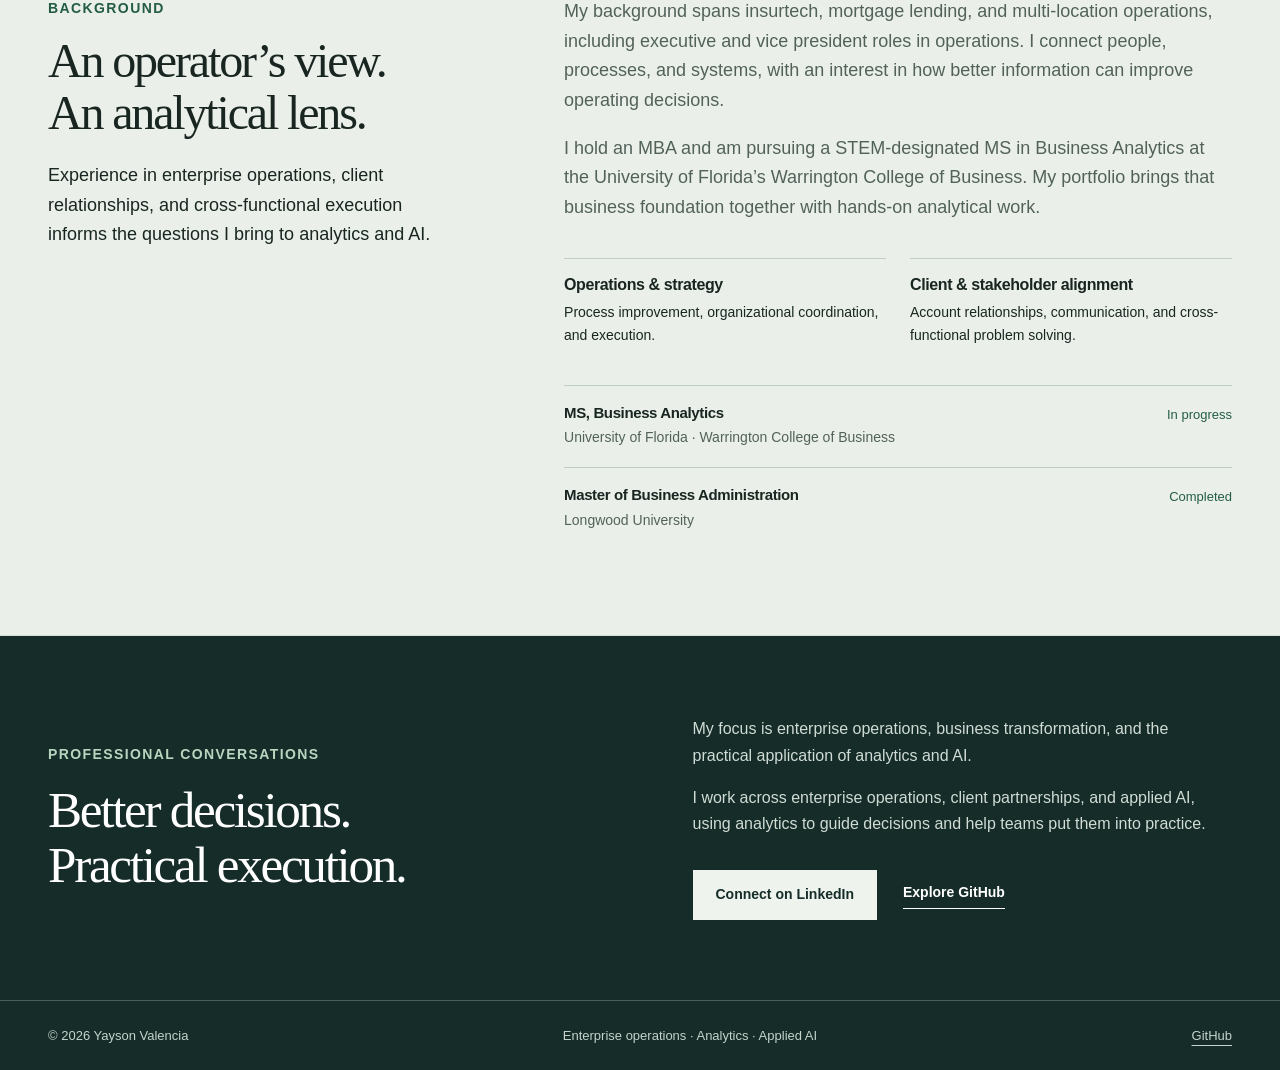
==== commit 94e3f1b5: "Update portfolio contact copy" ====
--- a/index.html
+++ b/index.html
@@ -17,4 +17,4 @@
 <div class="supporting-work"><div><p class="case-type">SUPPORTING TECHNICAL WORK</p><h3>Python data preparation & web collection</h3><p>UF MSBA coursework refined into public examples of pandas cleaning, Selenium collection, and exploratory analysis. Synthetic book data and a practice scraping site demonstrate methods.</p></div><a class="text-link" href="https://github.com/yaysonvalencia/python-web-scraping-and-data-analysis-portfolio">View the Python repository</a></div></div></section>
 <section class="section" id="approach" aria-labelledby="approach-title"><div class="container"><div class="approach-heading"><p class="eyebrow">How I approach the work</p><h2 id="approach-title">Connect the business problem<br>to the analytical work.</h2></div><div class="approach-grid"><article><h3>Decision framing</h3><p>Start with the decision, stakeholder needs, and operating constraints. Define the scope and the evidence required before choosing a tool.</p></article><article><h3>Analytical discipline</h3><p>Check definitions, data provenance, and aggregation. Keep uncertainty visible and distinguish observed patterns from causal explanations.</p></article><article><h3>Execution context</h3><p>Translate findings into priorities and testable next steps. Consider the handoffs, incentives, and process changes needed to put a recommendation into practice.</p></article></div></div></section>
 <section class="section background-section" id="background" aria-labelledby="background-title"><div class="container background-grid"><div><p class="eyebrow">Background</p><h2 id="background-title">An operator’s view.<br>An analytical lens.</h2><p class="background-copy">Experience in enterprise operations, client relationships, and cross-functional execution informs the questions I bring to analytics and AI.</p></div><div><div class="background-copy"><p>My background spans insurtech, mortgage lending, and multi-location operations, including executive and vice president roles in operations. I connect people, processes, and systems, with an interest in how better information can improve operating decisions.</p><p>I hold an MBA and am pursuing a STEM-designated MS in Business Analytics at the University of Florida’s Warrington College of Business. My portfolio brings that business foundation together with hands-on analytical work.</p></div><div class="experience-list"><div><h3>Operations & strategy</h3><p>Process improvement, organizational coordination, and execution.</p></div><div><h3>Client & stakeholder alignment</h3><p>Account relationships, communication, and cross-functional problem solving.</p></div></div><div class="education"><div><div><h3>MS, Business Analytics</h3><p>University of Florida · Warrington College of Business</p></div><span class="status">In progress</span></div><div><div><h3>Master of Business Administration</h3><p>Longwood University</p></div><span class="status">Completed</span></div></div></div></div></section>
-<section class="contact-section" id="contact" aria-labelledby="contact-title"><div class="container contact-grid"><div><p class="eyebrow">Professional conversations</p><h2 id="contact-title">Better decisions.<br>Practical execution.</h2></div><div><p>My focus is enterprise operations, business transformation, and the practical application of analytics and AI.</p><p>I welcome conversations about leadership, Chief of Staff, and advisory opportunities at that intersection.</p><div class="button-row"><a class="button button-light" href="https://www.linkedin.com/in/yayson-valencia/">Connect on LinkedIn</a><a class="text-link light" href="https://github.com/yaysonvalencia">Explore GitHub</a></div></div></div></section></main><footer class="site-footer"><div class="container footer-inner"><p>© 2026 Yayson Valencia</p><p>Enterprise operations · Analytics · Applied AI</p><a href="https://github.com/yaysonvalencia">GitHub</a></div></footer></body></html>
+<section class="contact-section" id="contact" aria-labelledby="contact-title"><div class="container contact-grid"><div><p class="eyebrow">Professional conversations</p><h2 id="contact-title">Better decisions.<br>Practical execution.</h2></div><div><p>My focus is enterprise operations, business transformation, and the practical application of analytics and AI.</p><p>I work across enterprise operations, client partnerships, and applied AI, using analytics to guide decisions and help teams put them into practice.</p><div class="button-row"><a class="button button-light" href="https://www.linkedin.com/in/yayson-valencia/">Connect on LinkedIn</a><a class="text-link light" href="https://github.com/yaysonvalencia">Explore GitHub</a></div></div></div></section></main><footer class="site-footer"><div class="container footer-inner"><p>© 2026 Yayson Valencia</p><p>Enterprise operations · Analytics · Applied AI</p><a href="https://github.com/yaysonvalencia">GitHub</a></div></footer></body></html>
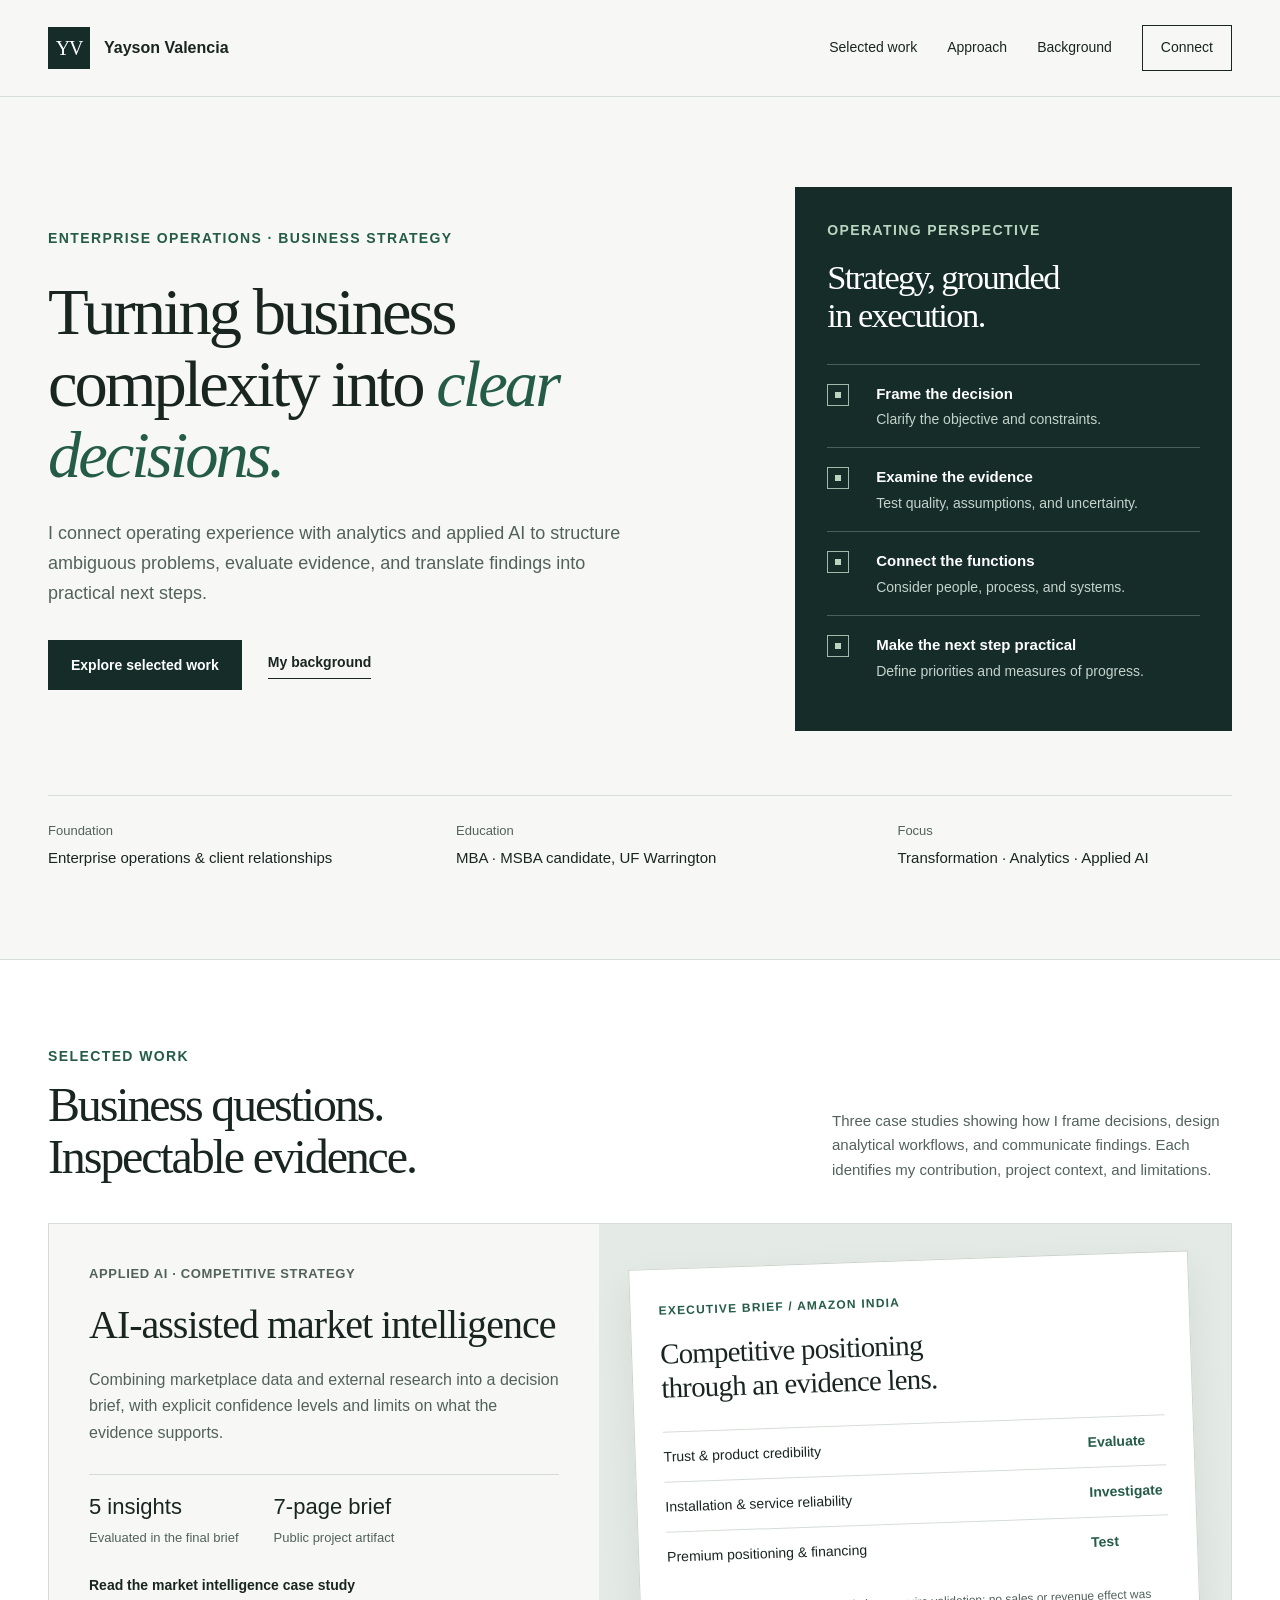
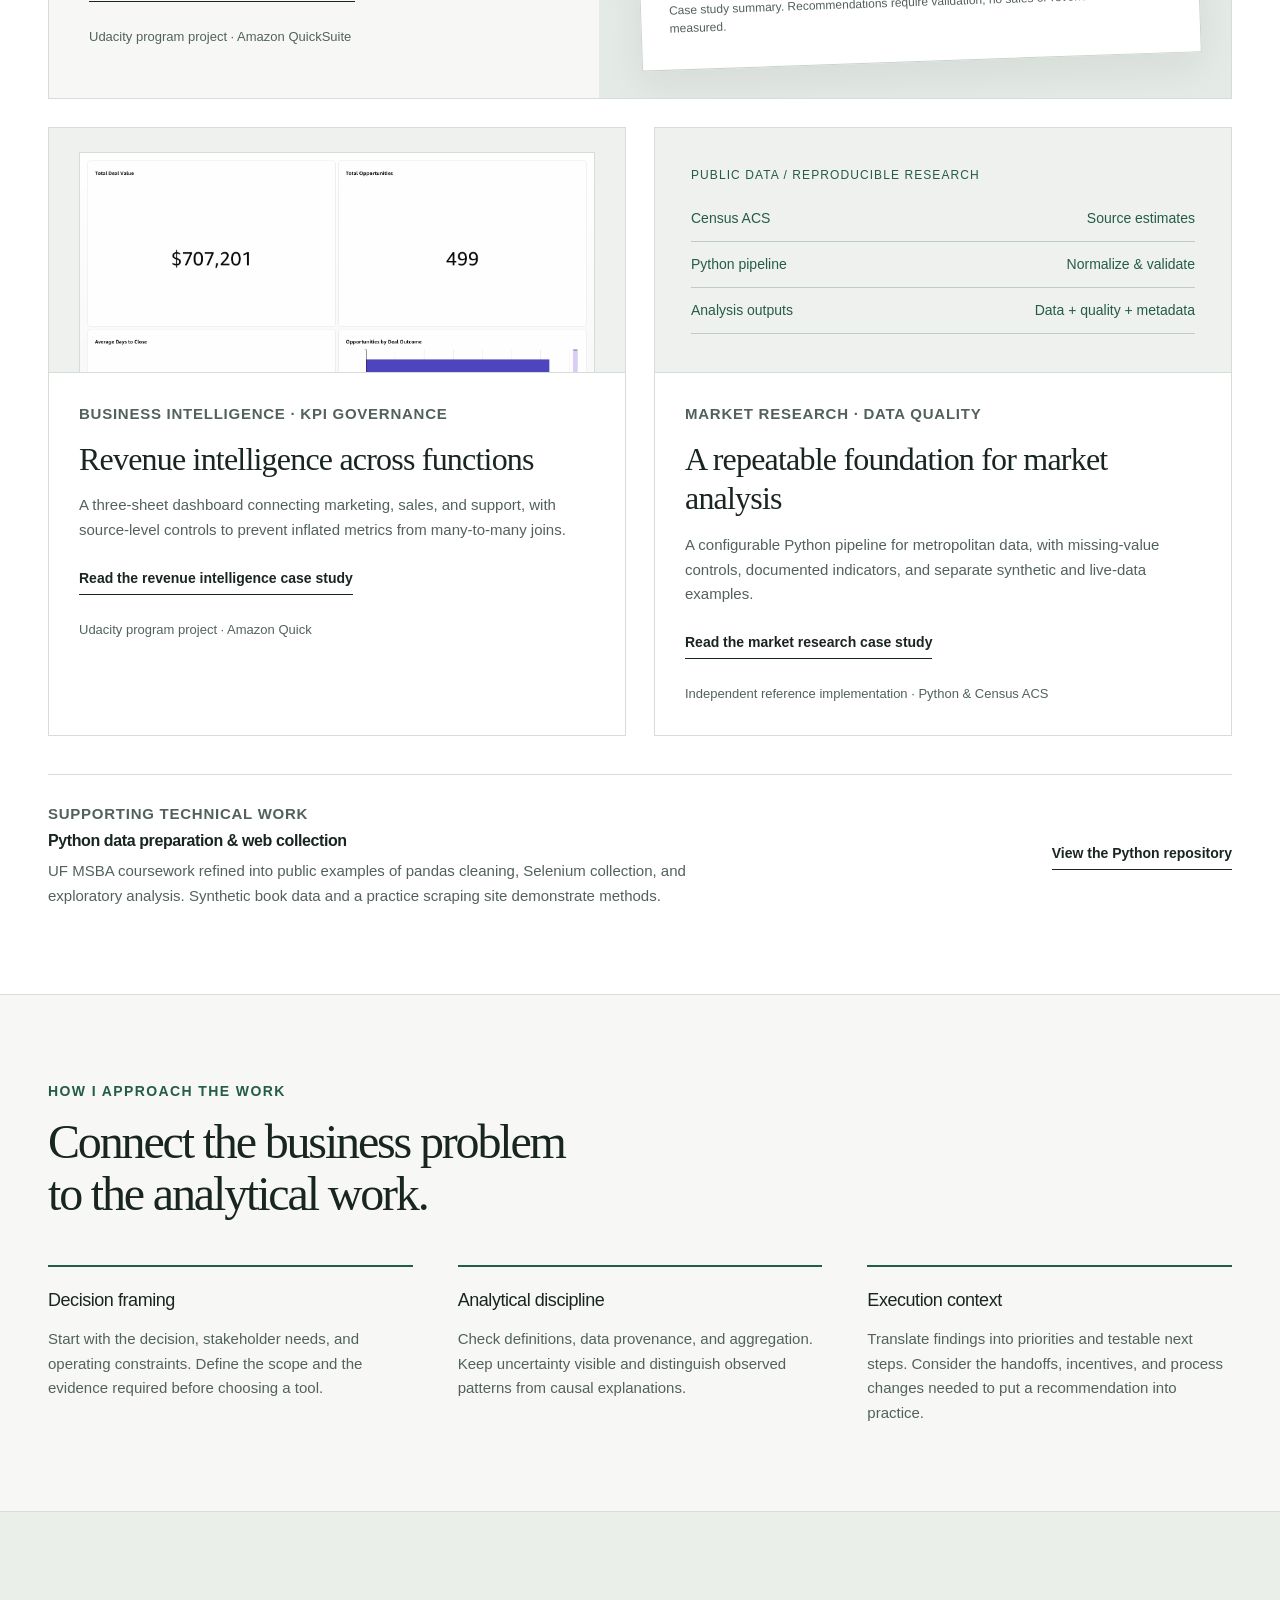
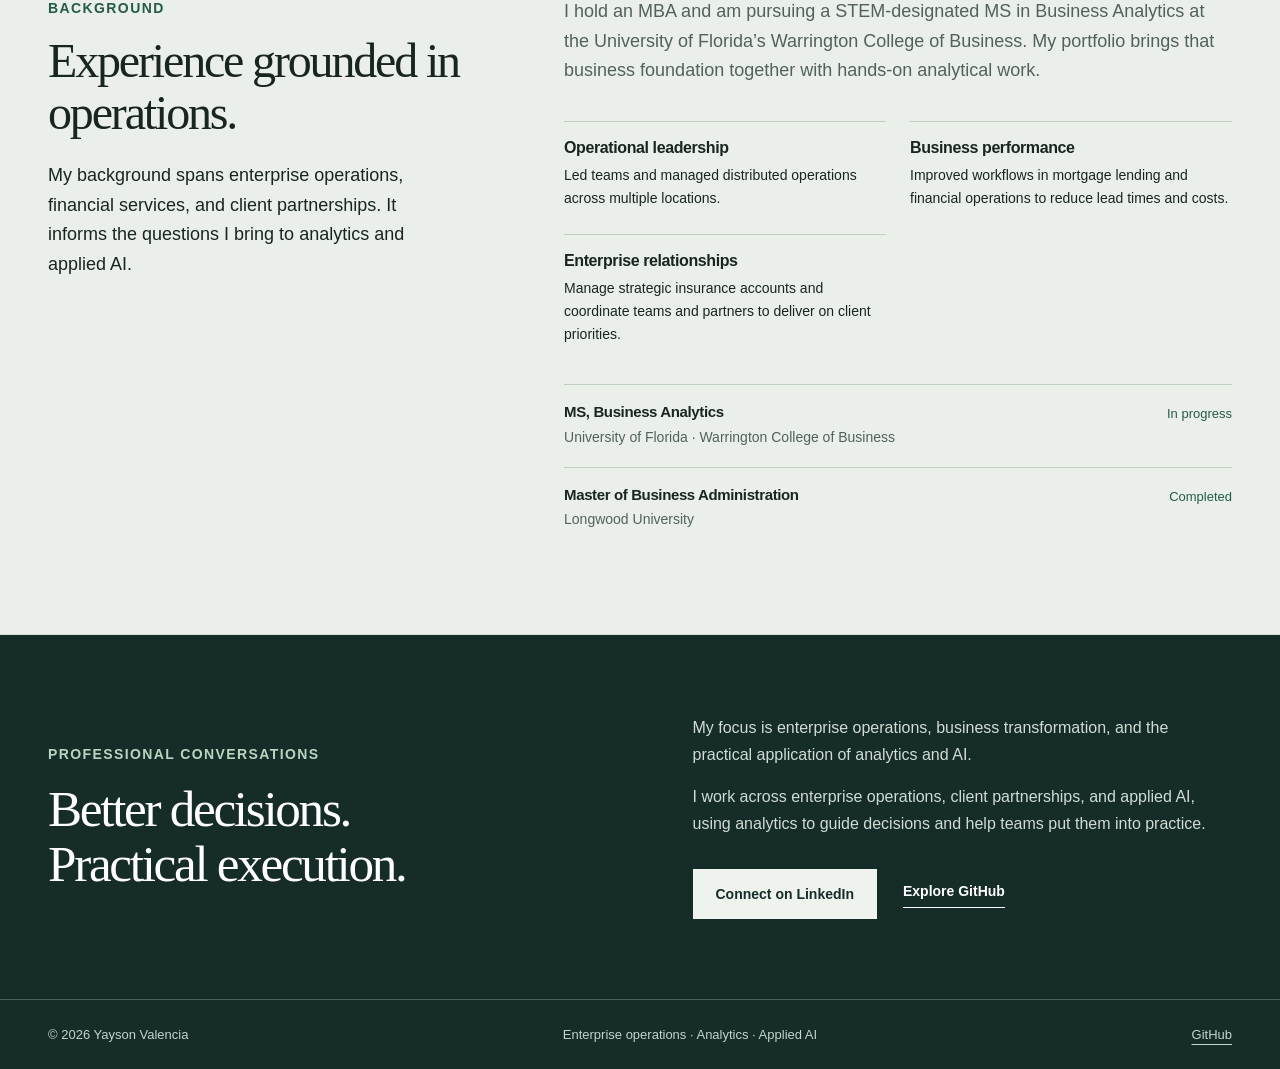
==== commit b061ae19: "Strengthen operations experience in portfolio background" ====
--- a/index.html
+++ b/index.html
@@ -16,5 +16,5 @@
 <article class="case-card"><div class="card-visual pipeline-visual" aria-label="Research pipeline workflow summary"><p class="pipeline-label">Public data / Reproducible research</p><div class="pipeline-row"><strong>Census ACS</strong><span>Source estimates</span></div><div class="pipeline-row"><strong>Python pipeline</strong><span>Normalize & validate</span></div><div class="pipeline-row"><strong>Analysis outputs</strong><span>Data + quality + metadata</span></div></div><div class="card-body"><p class="case-type">MARKET RESEARCH · DATA QUALITY</p><h3>A repeatable foundation for market analysis</h3><p>A configurable Python pipeline for metropolitan data, with missing-value controls, documented indicators, and separate synthetic and live-data examples.</p><a class="text-link" href="case-studies/market-research.html">Read the market research case study</a><p class="provenance-note">Independent reference implementation · Python & Census ACS</p></div></article></div>
 <div class="supporting-work"><div><p class="case-type">SUPPORTING TECHNICAL WORK</p><h3>Python data preparation & web collection</h3><p>UF MSBA coursework refined into public examples of pandas cleaning, Selenium collection, and exploratory analysis. Synthetic book data and a practice scraping site demonstrate methods.</p></div><a class="text-link" href="https://github.com/yaysonvalencia/python-web-scraping-and-data-analysis-portfolio">View the Python repository</a></div></div></section>
 <section class="section" id="approach" aria-labelledby="approach-title"><div class="container"><div class="approach-heading"><p class="eyebrow">How I approach the work</p><h2 id="approach-title">Connect the business problem<br>to the analytical work.</h2></div><div class="approach-grid"><article><h3>Decision framing</h3><p>Start with the decision, stakeholder needs, and operating constraints. Define the scope and the evidence required before choosing a tool.</p></article><article><h3>Analytical discipline</h3><p>Check definitions, data provenance, and aggregation. Keep uncertainty visible and distinguish observed patterns from causal explanations.</p></article><article><h3>Execution context</h3><p>Translate findings into priorities and testable next steps. Consider the handoffs, incentives, and process changes needed to put a recommendation into practice.</p></article></div></div></section>
-<section class="section background-section" id="background" aria-labelledby="background-title"><div class="container background-grid"><div><p class="eyebrow">Background</p><h2 id="background-title">An operator’s view.<br>An analytical lens.</h2><p class="background-copy">Experience in enterprise operations, client relationships, and cross-functional execution informs the questions I bring to analytics and AI.</p></div><div><div class="background-copy"><p>My background spans insurtech, mortgage lending, and multi-location operations, including executive and vice president roles in operations. I connect people, processes, and systems, with an interest in how better information can improve operating decisions.</p><p>I hold an MBA and am pursuing a STEM-designated MS in Business Analytics at the University of Florida’s Warrington College of Business. My portfolio brings that business foundation together with hands-on analytical work.</p></div><div class="experience-list"><div><h3>Operations & strategy</h3><p>Process improvement, organizational coordination, and execution.</p></div><div><h3>Client & stakeholder alignment</h3><p>Account relationships, communication, and cross-functional problem solving.</p></div></div><div class="education"><div><div><h3>MS, Business Analytics</h3><p>University of Florida · Warrington College of Business</p></div><span class="status">In progress</span></div><div><div><h3>Master of Business Administration</h3><p>Longwood University</p></div><span class="status">Completed</span></div></div></div></div></section>
+<section class="section background-section" id="background" aria-labelledby="background-title"><div class="container background-grid"><div><p class="eyebrow">Background</p><h2 id="background-title">Experience grounded in operations.</h2><p class="background-copy">My background spans enterprise operations, financial services, and client partnerships. It informs the questions I bring to analytics and applied AI.</p></div><div><div class="background-copy"><p>I hold an MBA and am pursuing a STEM-designated MS in Business Analytics at the University of Florida’s Warrington College of Business. My portfolio brings that business foundation together with hands-on analytical work.</p></div><div class="experience-list"><div><h3>Operational leadership</h3><p>Led teams and managed distributed operations across multiple locations.</p></div><div><h3>Business performance</h3><p>Improved workflows in mortgage lending and financial operations to reduce lead times and costs.</p></div><div><h3>Enterprise relationships</h3><p>Manage strategic insurance accounts and coordinate teams and partners to deliver on client priorities.</p></div></div><div class="education"><div><div><h3>MS, Business Analytics</h3><p>University of Florida · Warrington College of Business</p></div><span class="status">In progress</span></div><div><div><h3>Master of Business Administration</h3><p>Longwood University</p></div><span class="status">Completed</span></div></div></div></div></section>
 <section class="contact-section" id="contact" aria-labelledby="contact-title"><div class="container contact-grid"><div><p class="eyebrow">Professional conversations</p><h2 id="contact-title">Better decisions.<br>Practical execution.</h2></div><div><p>My focus is enterprise operations, business transformation, and the practical application of analytics and AI.</p><p>I work across enterprise operations, client partnerships, and applied AI, using analytics to guide decisions and help teams put them into practice.</p><div class="button-row"><a class="button button-light" href="https://www.linkedin.com/in/yayson-valencia/">Connect on LinkedIn</a><a class="text-link light" href="https://github.com/yaysonvalencia">Explore GitHub</a></div></div></div></section></main><footer class="site-footer"><div class="container footer-inner"><p>© 2026 Yayson Valencia</p><p>Enterprise operations · Analytics · Applied AI</p><a href="https://github.com/yaysonvalencia">GitHub</a></div></footer></body></html>
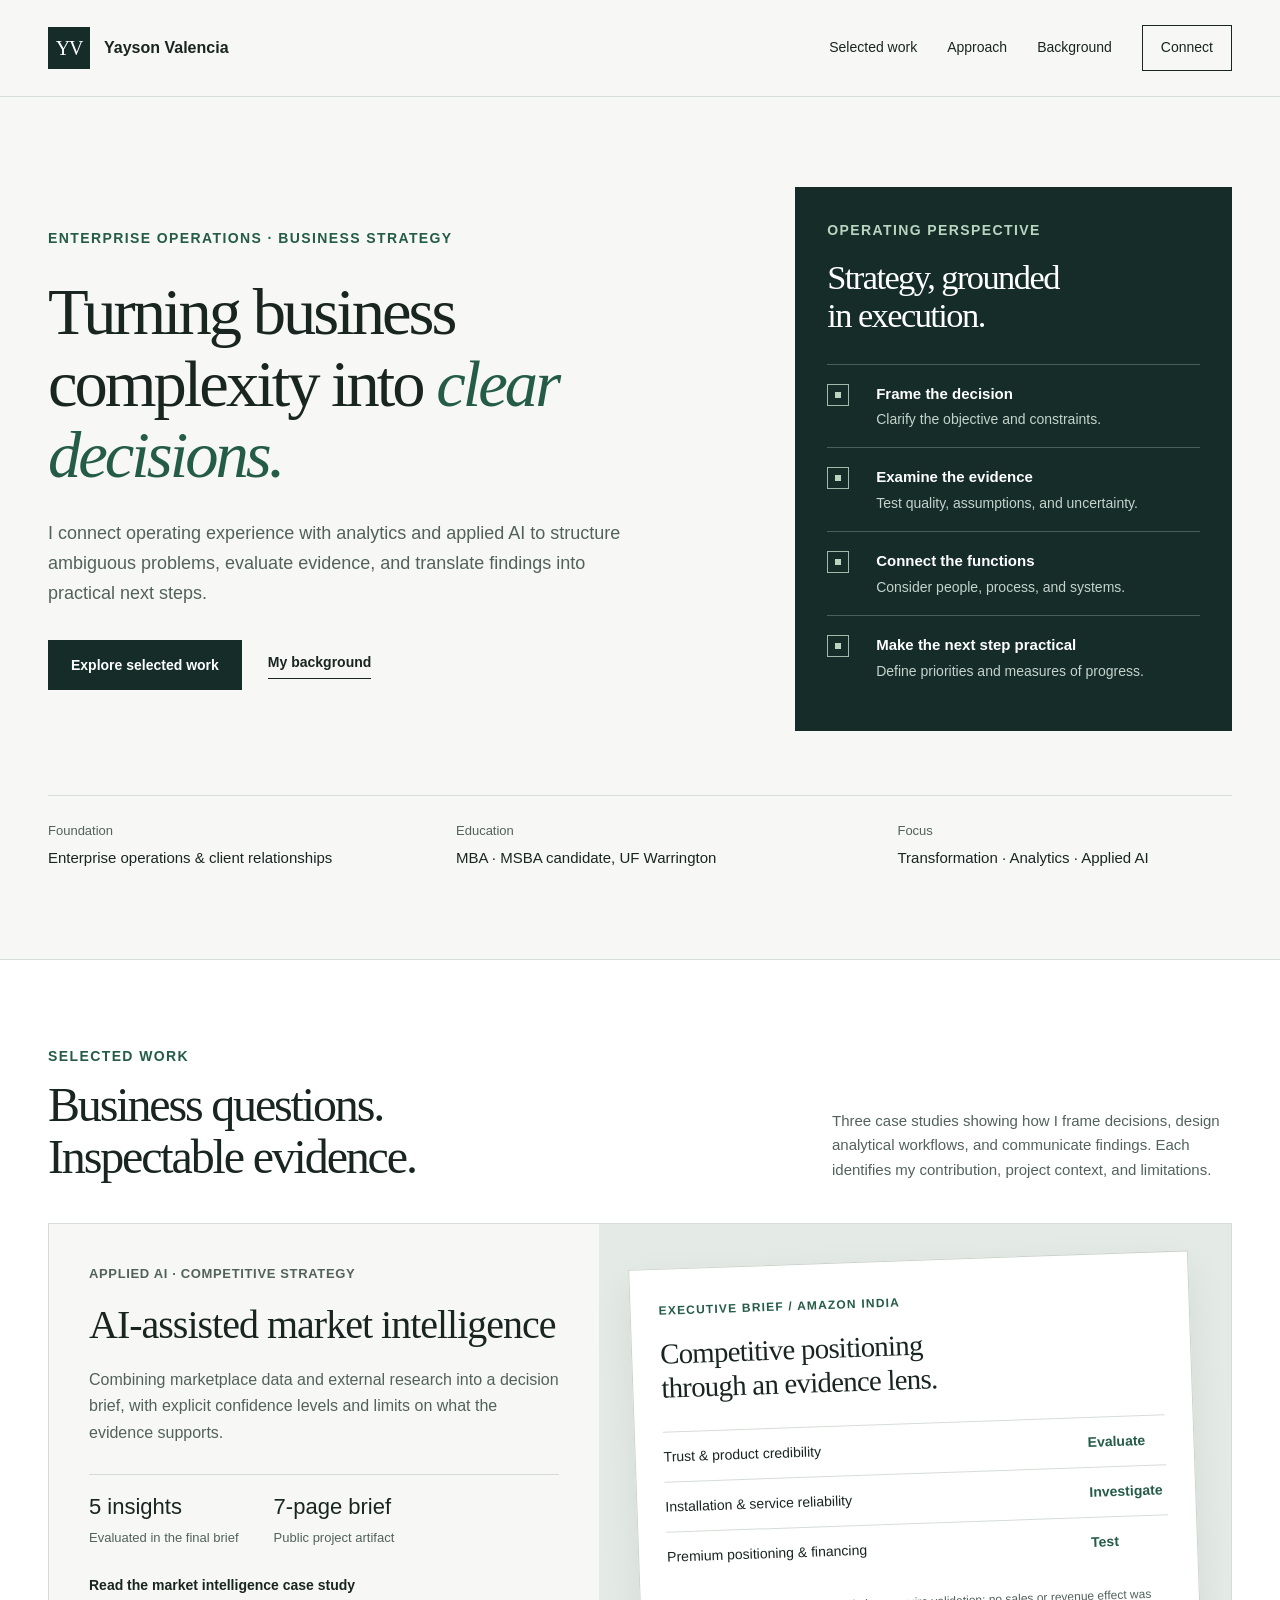
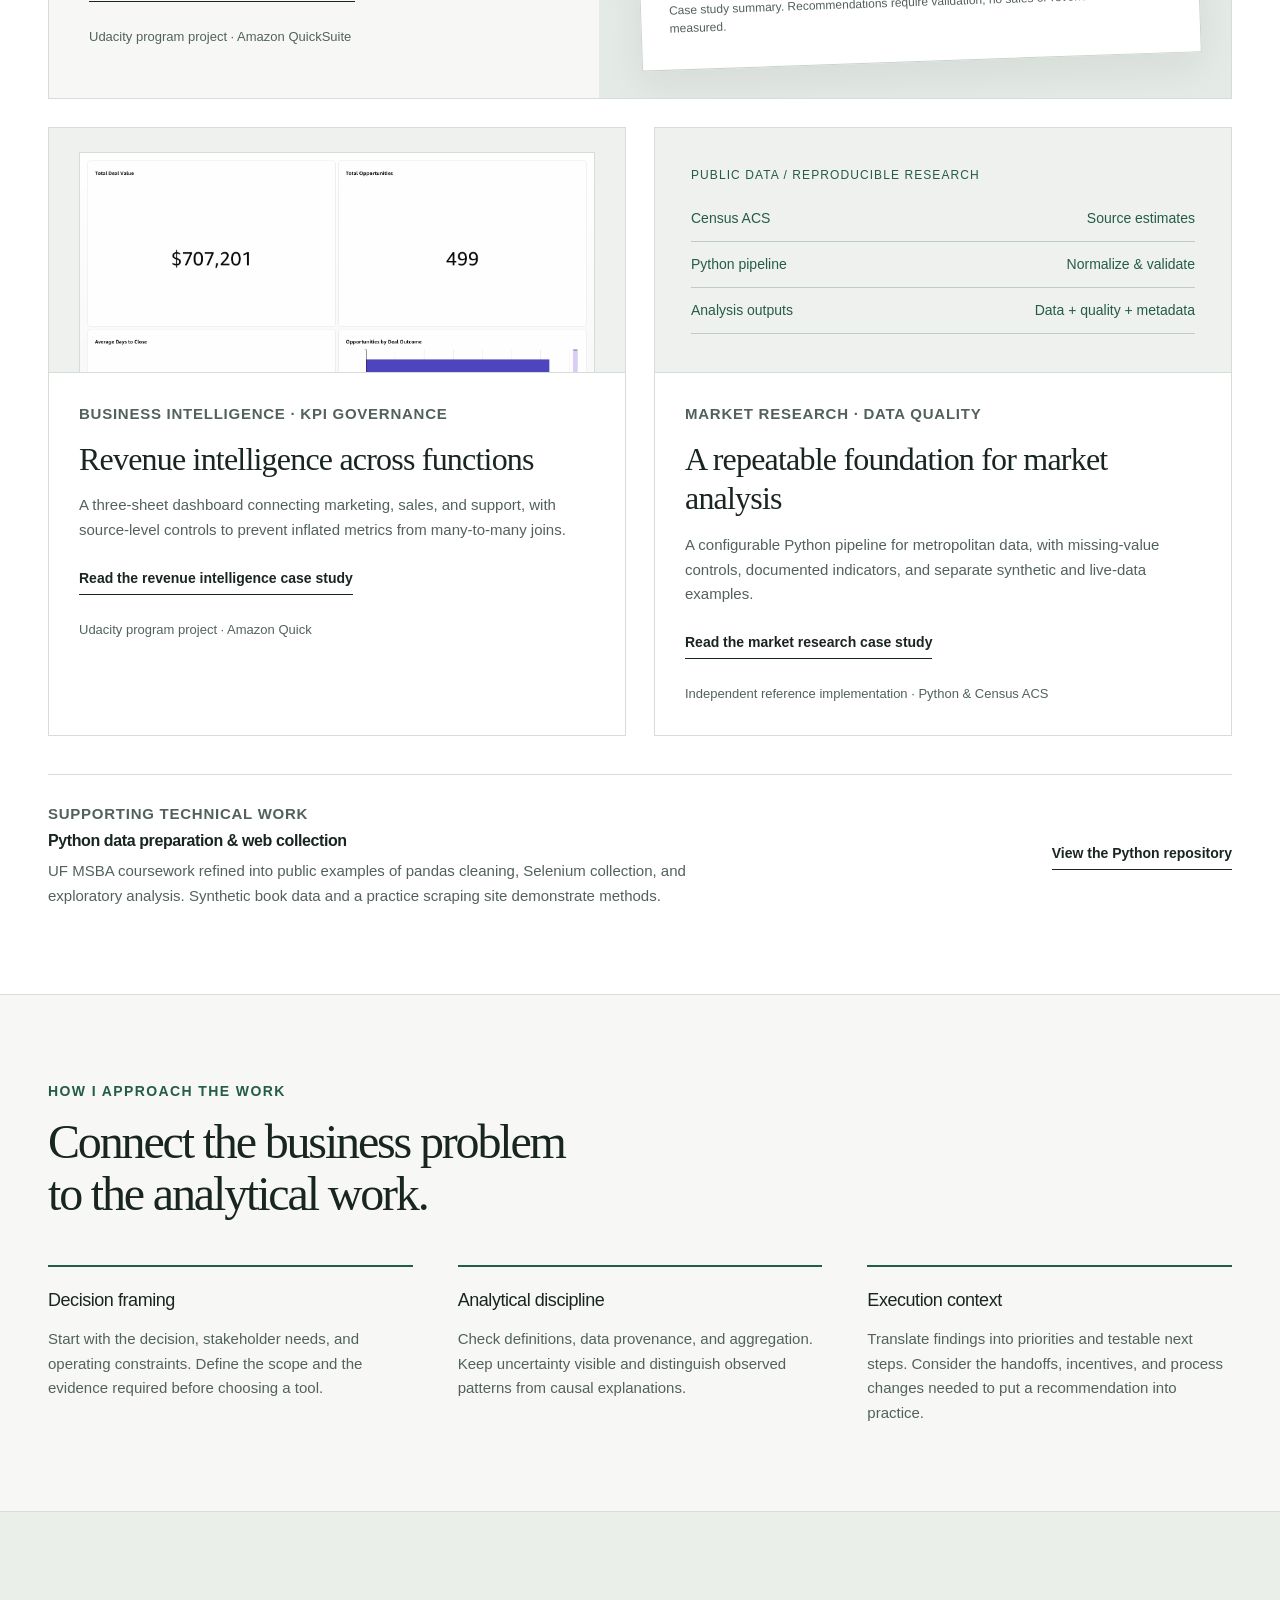
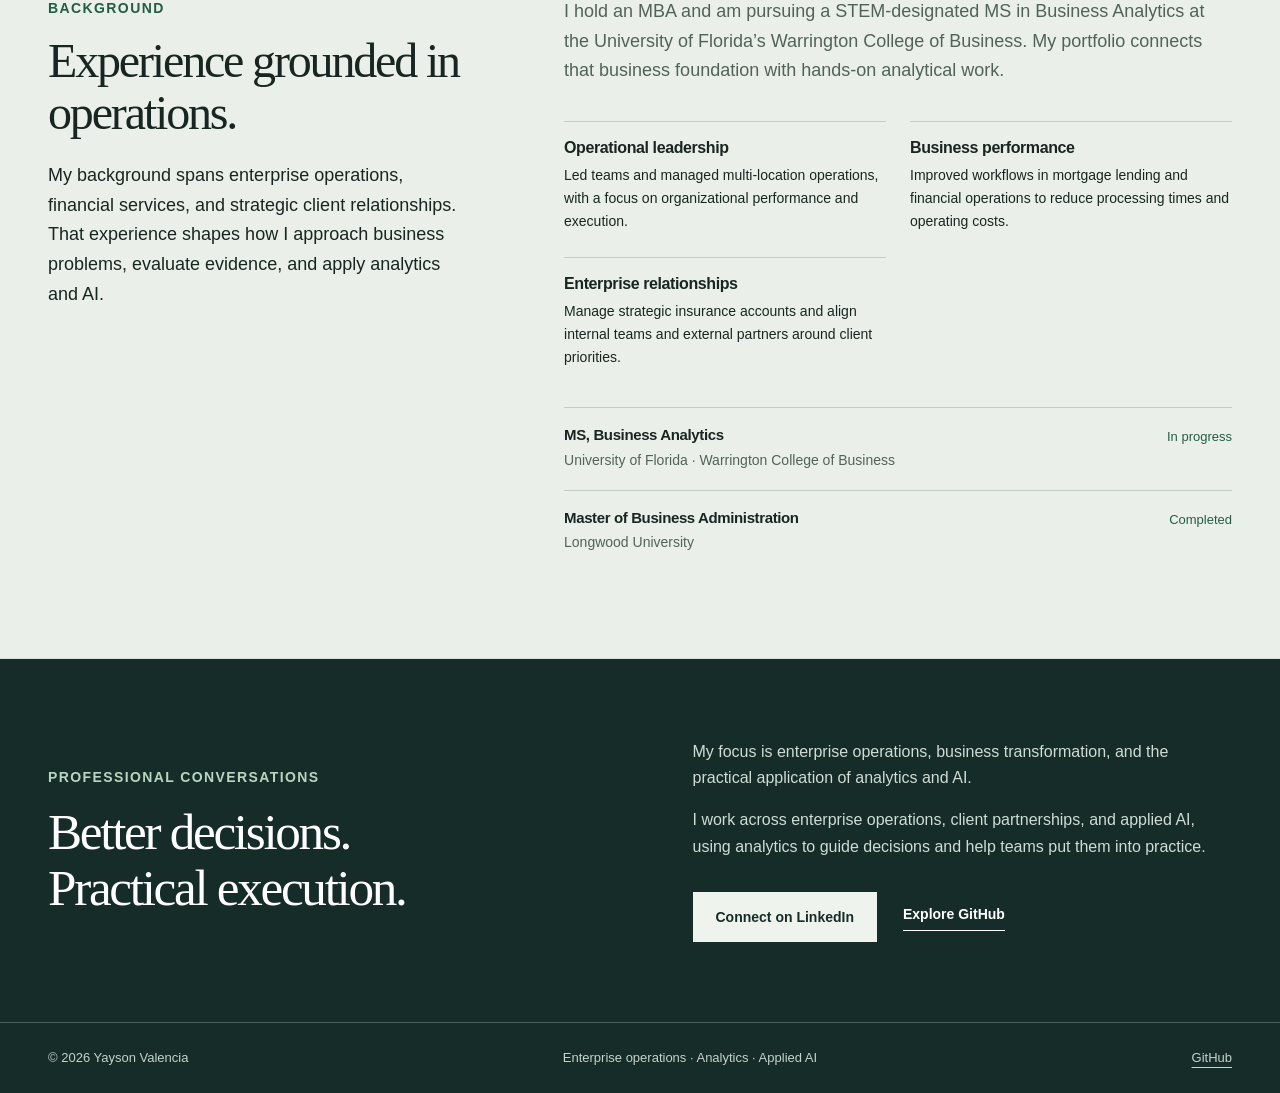
==== commit 0226e800: "Refine portfolio background copy" ====
--- a/index.html
+++ b/index.html
@@ -16,5 +16,5 @@
 <article class="case-card"><div class="card-visual pipeline-visual" aria-label="Research pipeline workflow summary"><p class="pipeline-label">Public data / Reproducible research</p><div class="pipeline-row"><strong>Census ACS</strong><span>Source estimates</span></div><div class="pipeline-row"><strong>Python pipeline</strong><span>Normalize & validate</span></div><div class="pipeline-row"><strong>Analysis outputs</strong><span>Data + quality + metadata</span></div></div><div class="card-body"><p class="case-type">MARKET RESEARCH · DATA QUALITY</p><h3>A repeatable foundation for market analysis</h3><p>A configurable Python pipeline for metropolitan data, with missing-value controls, documented indicators, and separate synthetic and live-data examples.</p><a class="text-link" href="case-studies/market-research.html">Read the market research case study</a><p class="provenance-note">Independent reference implementation · Python & Census ACS</p></div></article></div>
 <div class="supporting-work"><div><p class="case-type">SUPPORTING TECHNICAL WORK</p><h3>Python data preparation & web collection</h3><p>UF MSBA coursework refined into public examples of pandas cleaning, Selenium collection, and exploratory analysis. Synthetic book data and a practice scraping site demonstrate methods.</p></div><a class="text-link" href="https://github.com/yaysonvalencia/python-web-scraping-and-data-analysis-portfolio">View the Python repository</a></div></div></section>
 <section class="section" id="approach" aria-labelledby="approach-title"><div class="container"><div class="approach-heading"><p class="eyebrow">How I approach the work</p><h2 id="approach-title">Connect the business problem<br>to the analytical work.</h2></div><div class="approach-grid"><article><h3>Decision framing</h3><p>Start with the decision, stakeholder needs, and operating constraints. Define the scope and the evidence required before choosing a tool.</p></article><article><h3>Analytical discipline</h3><p>Check definitions, data provenance, and aggregation. Keep uncertainty visible and distinguish observed patterns from causal explanations.</p></article><article><h3>Execution context</h3><p>Translate findings into priorities and testable next steps. Consider the handoffs, incentives, and process changes needed to put a recommendation into practice.</p></article></div></div></section>
-<section class="section background-section" id="background" aria-labelledby="background-title"><div class="container background-grid"><div><p class="eyebrow">Background</p><h2 id="background-title">Experience grounded in operations.</h2><p class="background-copy">My background spans enterprise operations, financial services, and client partnerships. It informs the questions I bring to analytics and applied AI.</p></div><div><div class="background-copy"><p>I hold an MBA and am pursuing a STEM-designated MS in Business Analytics at the University of Florida’s Warrington College of Business. My portfolio brings that business foundation together with hands-on analytical work.</p></div><div class="experience-list"><div><h3>Operational leadership</h3><p>Led teams and managed distributed operations across multiple locations.</p></div><div><h3>Business performance</h3><p>Improved workflows in mortgage lending and financial operations to reduce lead times and costs.</p></div><div><h3>Enterprise relationships</h3><p>Manage strategic insurance accounts and coordinate teams and partners to deliver on client priorities.</p></div></div><div class="education"><div><div><h3>MS, Business Analytics</h3><p>University of Florida · Warrington College of Business</p></div><span class="status">In progress</span></div><div><div><h3>Master of Business Administration</h3><p>Longwood University</p></div><span class="status">Completed</span></div></div></div></div></section>
+<section class="section background-section" id="background" aria-labelledby="background-title"><div class="container background-grid"><div><p class="eyebrow">Background</p><h2 id="background-title">Experience grounded in operations.</h2><p class="background-copy">My background spans enterprise operations, financial services, and strategic client relationships. That experience shapes how I approach business problems, evaluate evidence, and apply analytics and AI.</p></div><div><div class="background-copy"><p>I hold an MBA and am pursuing a STEM-designated MS in Business Analytics at the University of Florida’s Warrington College of Business. My portfolio connects that business foundation with hands-on analytical work.</p></div><div class="experience-list"><div><h3>Operational leadership</h3><p>Led teams and managed multi-location operations, with a focus on organizational performance and execution.</p></div><div><h3>Business performance</h3><p>Improved workflows in mortgage lending and financial operations to reduce processing times and operating costs.</p></div><div><h3>Enterprise relationships</h3><p>Manage strategic insurance accounts and align internal teams and external partners around client priorities.</p></div></div><div class="education"><div><div><h3>MS, Business Analytics</h3><p>University of Florida · Warrington College of Business</p></div><span class="status">In progress</span></div><div><div><h3>Master of Business Administration</h3><p>Longwood University</p></div><span class="status">Completed</span></div></div></div></div></section>
 <section class="contact-section" id="contact" aria-labelledby="contact-title"><div class="container contact-grid"><div><p class="eyebrow">Professional conversations</p><h2 id="contact-title">Better decisions.<br>Practical execution.</h2></div><div><p>My focus is enterprise operations, business transformation, and the practical application of analytics and AI.</p><p>I work across enterprise operations, client partnerships, and applied AI, using analytics to guide decisions and help teams put them into practice.</p><div class="button-row"><a class="button button-light" href="https://www.linkedin.com/in/yayson-valencia/">Connect on LinkedIn</a><a class="text-link light" href="https://github.com/yaysonvalencia">Explore GitHub</a></div></div></div></section></main><footer class="site-footer"><div class="container footer-inner"><p>© 2026 Yayson Valencia</p><p>Enterprise operations · Analytics · Applied AI</p><a href="https://github.com/yaysonvalencia">GitHub</a></div></footer></body></html>
